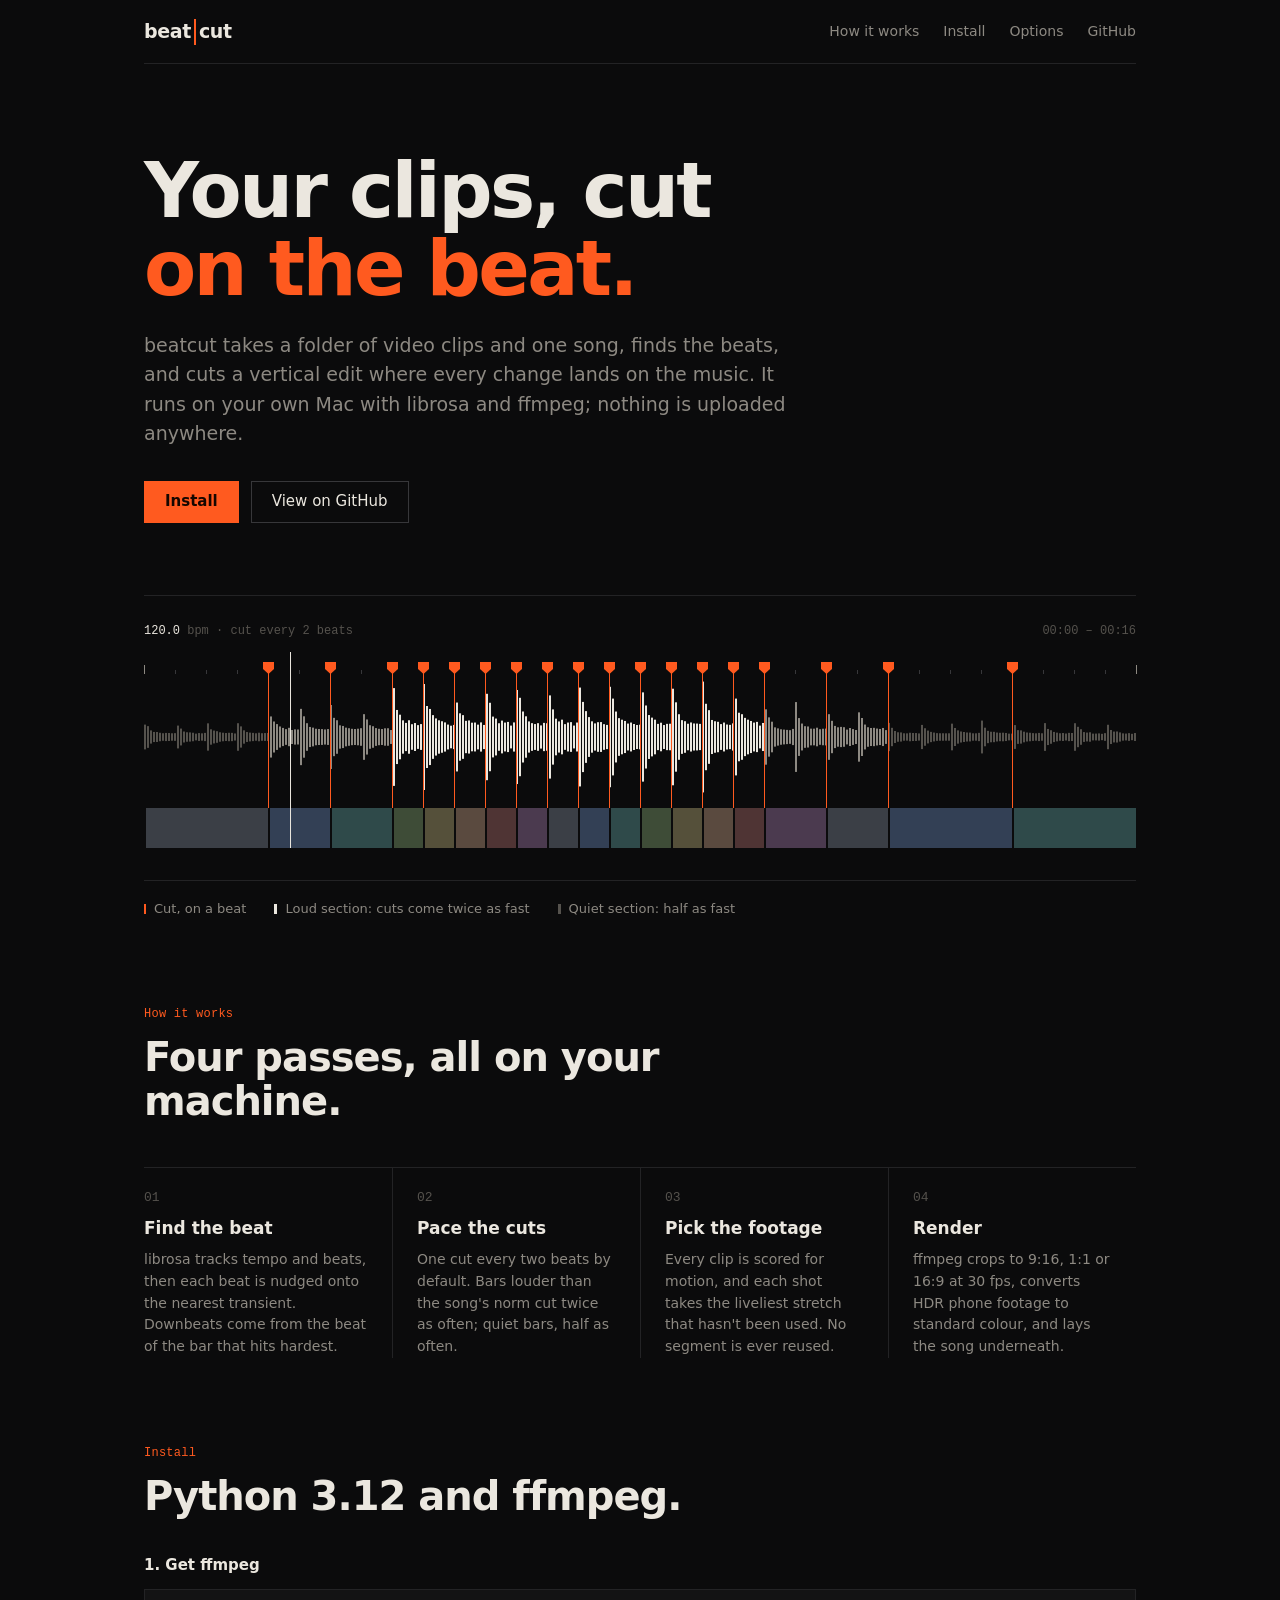
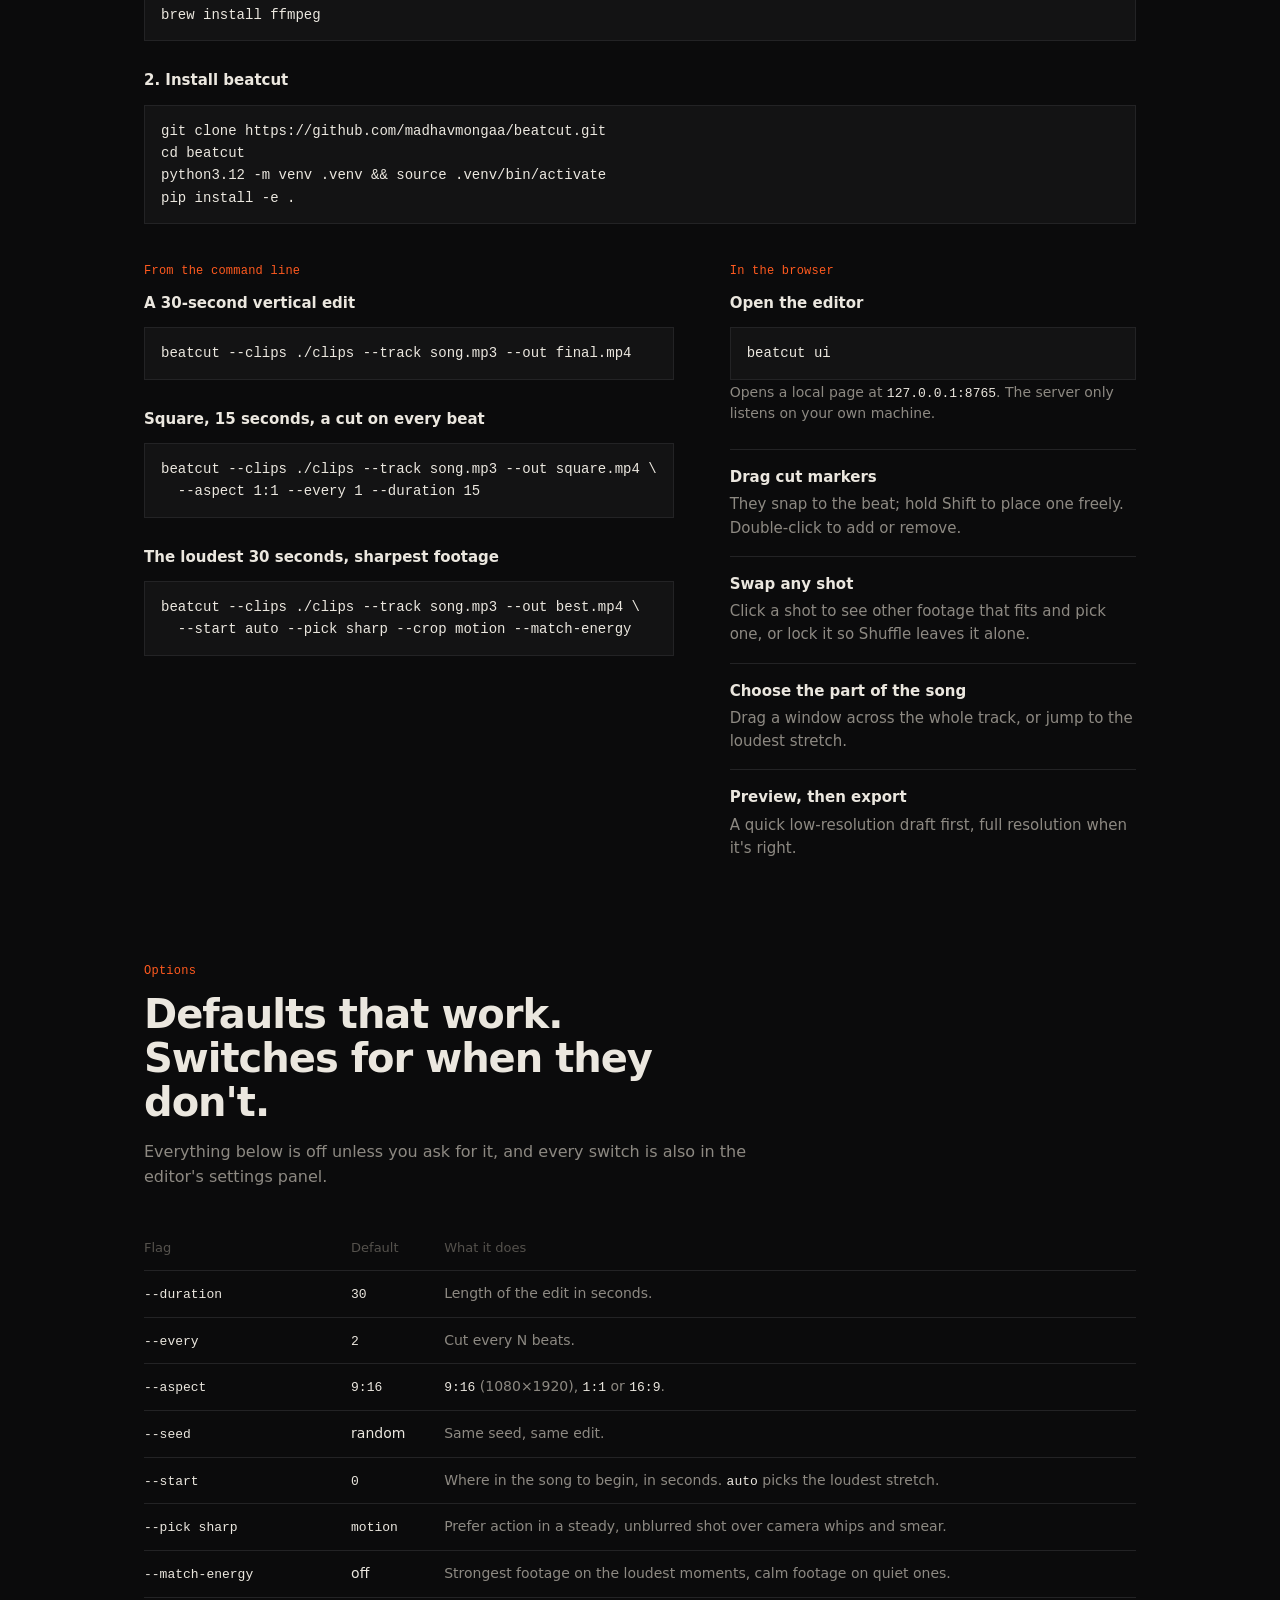
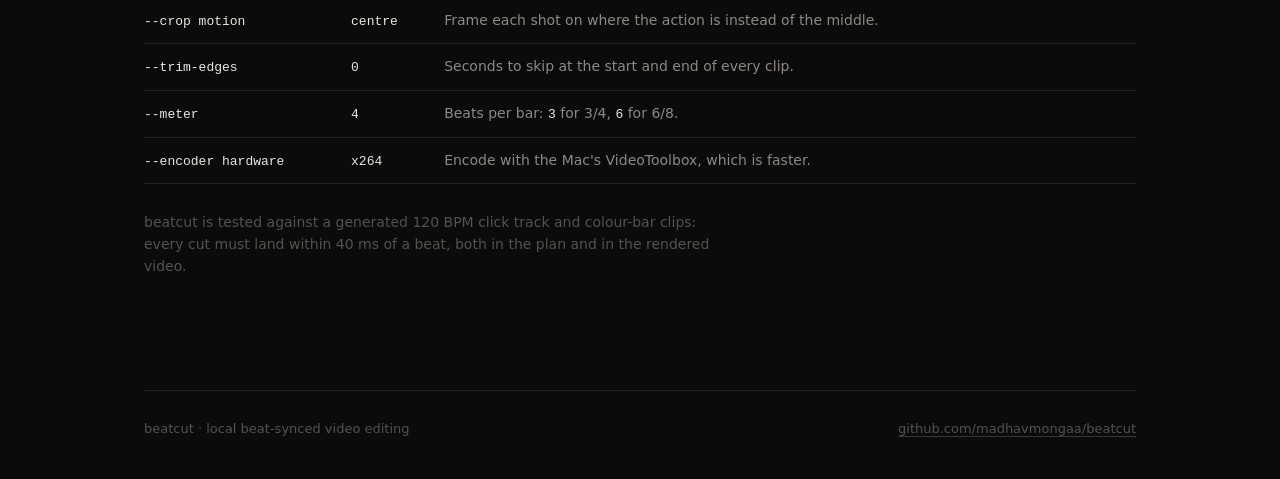
==== docs/index.html @ 923c3304 "Add GitHub Pages project page A static page in docs/ describing beatcut, with install steps, example" ====
<!doctype html>
<html lang="en">
<head>
<meta charset="utf-8">
<meta name="viewport" content="width=device-width, initial-scale=1">
<title>beatcut</title>
<meta name="description" content="Cut a folder of video clips to the beat of a song. Runs on your Mac with librosa and ffmpeg; no cloud.">
<meta name="theme-color" content="#0b0b0c">
<link rel="icon" href="data:image/svg+xml,%3Csvg xmlns='http://www.w3.org/2000/svg' viewBox='0 0 16 16'%3E%3Crect width='16' height='16' fill='%230b0b0c'/%3E%3Crect x='7' y='2' width='2' height='12' fill='%23ff5a1f'/%3E%3C/svg%3E">
<style>
:root {
  --bg: #0b0b0c;
  --raise: #131314;
  --line: #232325;
  --line-strong: #37373a;
  --text: #ebe7df;
  --mid: #8d8982;
  --dim: #55524d;
  --cut: #ff5a1f;
  --mono: ui-monospace, "SF Mono", Menlo, Consolas, monospace;
  --sans: "Avenir Next", "Helvetica Neue", system-ui, sans-serif;
  --gutter: 24px;
  --measure: 1040px;
}

* { box-sizing: border-box; margin: 0; }

body {
  background: var(--bg);
  color: var(--text);
  font: 16px/1.55 var(--sans);
  -webkit-font-smoothing: antialiased;
}

a { color: inherit; text-decoration-color: var(--line-strong); text-underline-offset: 3px; }
a:hover { text-decoration-color: var(--cut); }
:focus-visible { outline: 1px solid var(--cut); outline-offset: 3px; }

.wrap { max-width: var(--measure); margin: 0 auto; padding: 0 var(--gutter); }

/* ---------- top ---------- */

nav {
  display: flex; align-items: center; justify-content: space-between;
  height: 64px;
  border-bottom: 1px solid var(--line);
}
.mark { font-size: 19px; font-weight: 600; letter-spacing: -0.02em; display: flex; align-items: center; text-decoration: none; }
/* The wordmark is cut in two by a marker, like the timeline. */
.mark i { width: 2px; height: 26px; background: var(--cut); margin: 0 3px; }
nav .links { display: flex; gap: 24px; font-size: 14px; color: var(--mid); }
nav .links a { text-decoration: none; }
nav .links a:hover { color: var(--text); }

/* ---------- hero ---------- */

.hero { padding: 88px 0 0; }
.hero h1 {
  font-size: clamp(40px, 7vw, 76px);
  font-weight: 600;
  letter-spacing: -0.035em;
  line-height: 1.02;
  max-width: 13ch;
}
.hero h1 em { font-style: normal; color: var(--cut); }
.hero p.lede { margin-top: 24px; max-width: 54ch; font-size: 19px; color: var(--mid); }
.hero .cta { margin-top: 32px; display: flex; flex-wrap: wrap; gap: 12px; align-items: center; }
.btn {
  display: inline-flex; align-items: center; height: 42px; padding: 0 20px;
  border: 1px solid var(--line-strong);
  font-weight: 500; font-size: 15px; text-decoration: none;
}
.btn:hover { border-color: var(--text); }
.btn.primary { background: var(--cut); border-color: var(--cut); color: #150700; font-weight: 600; }
.btn.primary:hover { background: #ff7440; border-color: #ff7440; }
.cta code { font: 14px var(--mono); color: var(--mid); margin-left: 8px; }

/* The timeline illustration: a waveform, beat ticks, cut markers and the shots between them. */
.timeline { margin-top: 72px; border-top: 1px solid var(--line); border-bottom: 1px solid var(--line); padding: 28px 0 32px; }
.timeline .meta { display: flex; justify-content: space-between; font: 12px var(--mono); color: var(--dim); margin-bottom: 14px; }
.timeline .meta b { color: var(--text); font-weight: 500; }
#lane { position: relative; height: 196px; }
#lane svg { position: absolute; inset: 0; width: 100%; height: 100%; overflow: visible; }
#shots { position: absolute; left: 0; right: 0; bottom: 0; height: 40px; }
#shots div { position: absolute; top: 0; bottom: 0; border-left: 2px solid var(--bg); }
#playhead { position: absolute; top: 0; bottom: 0; width: 1px; background: var(--text); left: 0; }
.legend { display: flex; flex-wrap: wrap; gap: 8px 28px; margin-top: 18px; font-size: 13px; color: var(--mid); }
.legend span::before { content: ""; display: inline-block; width: 10px; height: 10px; margin-right: 8px; vertical-align: -1px; }
.legend .l-cut::before { background: var(--cut); width: 2px; }
.legend .l-loud::before { background: var(--text); width: 3px; }
.legend .l-quiet::before { background: var(--dim); width: 3px; }

/* ---------- sections ---------- */

section.block { padding: 88px 0 0; }
.label { font: 12px var(--mono); color: var(--cut); letter-spacing: 0.02em; margin-bottom: 14px; }
h2 { font-size: clamp(28px, 4vw, 40px); font-weight: 600; letter-spacing: -0.025em; line-height: 1.1; max-width: 22ch; }
.intro { margin-top: 16px; color: var(--mid); max-width: 60ch; }

.steps { margin-top: 44px; display: grid; grid-template-columns: repeat(4, 1fr); border-top: 1px solid var(--line); }
.steps li { list-style: none; padding: 22px 24px 0 0; }
.steps li + li { padding-left: 24px; border-left: 1px solid var(--line); }
.steps b { display: block; font: 500 13px var(--mono); color: var(--dim); margin-bottom: 10px; }
.steps h3 { font-size: 17px; font-weight: 600; margin-bottom: 8px; }
.steps p { font-size: 14px; color: var(--mid); }
ol.steps { padding: 0; }

pre {
  margin-top: 12px;
  background: var(--raise);
  border: 1px solid var(--line);
  padding: 14px 16px;
  overflow-x: auto;
  font: 14px/1.6 var(--mono);
  color: var(--text);
}
pre .c { color: var(--dim); }
.cmds { margin-top: 36px; display: grid; gap: 28px; }
.cmds h3 { font-size: 15px; font-weight: 600; }
.cmds p { font-size: 14px; color: var(--mid); margin-top: 2px; }

.two { display: grid; grid-template-columns: 1fr 1fr; gap: 56px; margin-top: 40px; }

table { width: 100%; border-collapse: collapse; margin-top: 36px; font-size: 14px; }
th, td { text-align: left; padding: 12px 16px 12px 0; border-bottom: 1px solid var(--line); vertical-align: top; }
th { font-weight: 500; color: var(--dim); font-size: 13px; }
td:first-child { white-space: nowrap; }
td code, p code, li code { font: 13px var(--mono); color: var(--text); }
td:last-child { color: var(--mid); }

ul.feats { list-style: none; padding: 0; margin-top: 36px; display: grid; grid-template-columns: 1fr 1fr; gap: 0 56px; }
ul.feats li { padding: 16px 0; border-top: 1px solid var(--line); font-size: 15px; color: var(--mid); }
ul.feats li b { display: block; color: var(--text); font-weight: 600; margin-bottom: 4px; }

.note { margin-top: 28px; font-size: 14px; color: var(--dim); max-width: 64ch; }

footer { margin-top: 112px; border-top: 1px solid var(--line); padding: 28px 0 40px; display: flex; justify-content: space-between; gap: 16px; flex-wrap: wrap; font-size: 13px; color: var(--dim); }

@media (max-width: 820px) {
  .steps { grid-template-columns: 1fr 1fr; }
  .steps li:nth-child(3) { border-left: 0; padding-left: 0; }
  .steps li { padding-bottom: 22px; }
  .two, ul.feats { grid-template-columns: 1fr; gap: 0; }
  .two > div + div { margin-top: 40px; }
}
@media (max-width: 520px) {
  :root { --gutter: 16px; }
  .hero { padding-top: 56px; }
  .steps { grid-template-columns: 1fr; }
  .steps li + li { border-left: 0; padding-left: 0; border-top: 1px solid var(--line); }
  nav .links a:not(.gh) { display: none; }
  #lane { height: 160px; }
  td:first-child { white-space: normal; }
  .cta code { display: block; margin: 4px 0 0; }
}
</style>
</head>
<body>

<div class="wrap">
  <nav>
    <a class="mark" href="./" aria-label="beatcut home">beat<i></i>cut</a>
    <div class="links">
      <a href="#how">How it works</a>
      <a href="#install">Install</a>
      <a href="#options">Options</a>
      <a class="gh" href="https://github.com/madhavmongaa/beatcut">GitHub</a>
    </div>
  </nav>

  <header class="hero">
    <h1>Your clips, cut <em>on the beat.</em></h1>
    <p class="lede">beatcut takes a folder of video clips and one song, finds the beats, and
      cuts a vertical edit where every change lands on the music. It runs on your own Mac
      with librosa and ffmpeg; nothing is uploaded anywhere.</p>
    <div class="cta">
      <a class="btn primary" href="#install">Install</a>
      <a class="btn" href="https://github.com/madhavmongaa/beatcut">View on GitHub</a>
    </div>
  </header>

  <div class="timeline" aria-hidden="true">
    <div class="meta"><span><b>120.0</b> bpm · cut every 2 beats</span><span>00:00 – 00:16</span></div>
    <div id="lane">
      <svg id="wave"></svg>
      <div id="shots"></div>
      <div id="playhead"></div>
    </div>
  </div>
  <div class="legend">
    <span class="l-cut">Cut, on a beat</span>
    <span class="l-loud">Loud section: cuts come twice as fast</span>
    <span class="l-quiet">Quiet section: half as fast</span>
  </div>

  <section class="block" id="how">
    <div class="label">How it works</div>
    <h2>Four passes, all on your machine.</h2>
    <ol class="steps">
      <li><b>01</b><h3>Find the beat</h3><p>librosa tracks tempo and beats, then each beat is nudged onto the nearest transient. Downbeats come from the beat of the bar that hits hardest.</p></li>
      <li><b>02</b><h3>Pace the cuts</h3><p>One cut every two beats by default. Bars louder than the song's norm cut twice as often; quiet bars, half as often.</p></li>
      <li><b>03</b><h3>Pick the footage</h3><p>Every clip is scored for motion, and each shot takes the liveliest stretch that hasn't been used. No segment is ever reused.</p></li>
      <li><b>04</b><h3>Render</h3><p>ffmpeg crops to 9:16, 1:1 or 16:9 at 30 fps, converts HDR phone footage to standard colour, and lays the song underneath.</p></li>
    </ol>
  </section>

  <section class="block" id="install">
    <div class="label">Install</div>
    <h2>Python 3.12 and ffmpeg.</h2>
    <div class="cmds">
      <div>
        <h3>1. Get ffmpeg</h3>
        <pre>brew install ffmpeg</pre>
      </div>
      <div>
        <h3>2. Install beatcut</h3>
        <pre>git clone https://github.com/madhavmongaa/beatcut.git
cd beatcut
python3.12 -m venv .venv && source .venv/bin/activate
pip install -e .</pre>
      </div>
    </div>

    <div class="two">
      <div>
        <div class="label">From the command line</div>
        <div class="cmds" style="margin-top:0">
          <div>
            <h3>A 30-second vertical edit</h3>
            <pre>beatcut --clips ./clips --track song.mp3 --out final.mp4</pre>
          </div>
          <div>
            <h3>Square, 15 seconds, a cut on every beat</h3>
            <pre>beatcut --clips ./clips --track song.mp3 --out square.mp4 \
  --aspect 1:1 --every 1 --duration 15</pre>
          </div>
          <div>
            <h3>The loudest 30 seconds, sharpest footage</h3>
            <pre>beatcut --clips ./clips --track song.mp3 --out best.mp4 \
  --start auto --pick sharp --crop motion --match-energy</pre>
          </div>
        </div>
      </div>
      <div>
        <div class="label">In the browser</div>
        <div class="cmds" style="margin-top:0">
          <div>
            <h3>Open the editor</h3>
            <pre>beatcut ui</pre>
            <p>Opens a local page at <code>127.0.0.1:8765</code>. The server only listens on your own machine.</p>
          </div>
        </div>
        <ul class="feats" style="grid-template-columns:1fr;margin-top:24px">
          <li><b>Drag cut markers</b>They snap to the beat; hold Shift to place one freely. Double-click to add or remove.</li>
          <li><b>Swap any shot</b>Click a shot to see other footage that fits and pick one, or lock it so Shuffle leaves it alone.</li>
          <li><b>Choose the part of the song</b>Drag a window across the whole track, or jump to the loudest stretch.</li>
          <li><b>Preview, then export</b>A quick low-resolution draft first, full resolution when it's right.</li>
        </ul>
      </div>
    </div>
  </section>

  <section class="block" id="options">
    <div class="label">Options</div>
    <h2>Defaults that work. Switches for when they don't.</h2>
    <p class="intro">Everything below is off unless you ask for it, and every switch is also in the editor's settings panel.</p>
    <table>
      <thead><tr><th>Flag</th><th>Default</th><th>What it does</th></tr></thead>
      <tbody>
        <tr><td><code>--duration</code></td><td><code>30</code></td><td>Length of the edit in seconds.</td></tr>
        <tr><td><code>--every</code></td><td><code>2</code></td><td>Cut every N beats.</td></tr>
        <tr><td><code>--aspect</code></td><td><code>9:16</code></td><td><code>9:16</code> (1080×1920), <code>1:1</code> or <code>16:9</code>.</td></tr>
        <tr><td><code>--seed</code></td><td>random</td><td>Same seed, same edit.</td></tr>
        <tr><td><code>--start</code></td><td><code>0</code></td><td>Where in the song to begin, in seconds. <code>auto</code> picks the loudest stretch.</td></tr>
        <tr><td><code>--pick sharp</code></td><td><code>motion</code></td><td>Prefer action in a steady, unblurred shot over camera whips and smear.</td></tr>
        <tr><td><code>--match-energy</code></td><td>off</td><td>Strongest footage on the loudest moments, calm footage on quiet ones.</td></tr>
        <tr><td><code>--crop motion</code></td><td><code>centre</code></td><td>Frame each shot on where the action is instead of the middle.</td></tr>
        <tr><td><code>--trim-edges</code></td><td><code>0</code></td><td>Seconds to skip at the start and end of every clip.</td></tr>
        <tr><td><code>--meter</code></td><td><code>4</code></td><td>Beats per bar: <code>3</code> for 3/4, <code>6</code> for 6/8.</td></tr>
        <tr><td><code>--encoder hardware</code></td><td><code>x264</code></td><td>Encode with the Mac's VideoToolbox, which is faster.</td></tr>
      </tbody>
    </table>
    <p class="note">beatcut is tested against a generated 120 BPM click track and colour-bar clips: every cut must land within 40 ms of a beat, both in the plan and in the rendered video.</p>
  </section>

  <footer>
    <span>beatcut · local beat-synced video editing</span>
    <a href="https://github.com/madhavmongaa/beatcut">github.com/madhavmongaa/beatcut</a>
  </footer>
</div>

<script>
/* Draws the timeline illustration: a synthetic song with a quiet intro, a loud middle and a
   quiet tail, the cuts beatcut would place on it, and a playhead sweeping across. */
(function () {
  const SECONDS = 16, BEAT = 0.5;
  const svg = document.getElementById("wave");
  const shots = document.getElementById("shots");
  const head = document.getElementById("playhead");
  const NS = "http://www.w3.org/2000/svg";
  const css = getComputedStyle(document.documentElement);
  const C = { text: css.getPropertyValue("--text"), mid: css.getPropertyValue("--mid"), dim: css.getPropertyValue("--dim"), line: css.getPropertyValue("--line-strong"), cut: css.getPropertyValue("--cut") };

  // Bar levels across 8 bars of 4 beats: quiet, normal, loud, loud, loud, normal, quiet, quiet.
  const bars = [-1, 0, 1, 1, 1, 0, -1, -1];
  const levelAt = (t) => bars[Math.min(bars.length - 1, Math.floor(t / (4 * BEAT)))];

  // Cuts: every 2 beats normally, every beat when loud, every 4 when quiet.
  const cuts = [];
  for (let b = 1; b * BEAT < SECONDS; b++) {
    const step = { "1": 1, "0": 2, "-1": 4 }[levelAt(b * BEAT)];
    if (b % step === 0) cuts.push(b * BEAT);
  }

  // A fixed palette of muted "shot" colours, so every load looks the same.
  const tones = ["#3b3f46", "#5a4a3f", "#2f4a4a", "#4b3a4f", "#55503a", "#334055", "#4f3434", "#3e4c37"];

  let seed = 7;
  const rand = () => ((seed = (seed * 16807) % 2147483647) / 2147483647);

  function draw() {
    const w = svg.clientWidth, h = svg.clientHeight;
    const lanes = h - 48; // waveform area above the shot strip
    const x = (t) => (t / SECONDS) * w;
    svg.setAttribute("viewBox", `0 0 ${w} ${h}`);
    svg.replaceChildren();
    seed = 7;

    const add = (tag, attrs) => {
      const el = document.createElementNS(NS, tag);
      for (const k in attrs) el.setAttribute(k, attrs[k]);
      svg.appendChild(el);
    };

    // Beat ticks, taller on downbeats.
    for (let b = 0; b * BEAT <= SECONDS; b++) {
      const down = b % 4 === 0;
      add("rect", { x: Math.round(x(b * BEAT)), y: 22 - (down ? 9 : 4), width: 1, height: down ? 9 : 4, fill: down ? C.mid : C.line });
    }

    // Waveform: a click on every beat that decays, brighter in loud bars.
    const mid = 22 + (lanes - 22) / 2, amp = (lanes - 22) / 2 - 4;
    for (let px = 0; px < w; px += 3) {
      const t = (px / w) * SECONDS;
      const lvl = levelAt(t);
      const gain = { "1": 1, "0": 0.6, "-1": 0.28 }[lvl];
      const decay = Math.exp(-6 * ((t % BEAT) / BEAT));
      const v = Math.max(0.03, gain * (0.25 + 0.75 * decay) * (0.75 + 0.25 * rand()));
      const hgt = Math.max(1, v * amp);
      add("rect", { x: px, y: mid - hgt, width: 2, height: hgt * 2, fill: { "1": C.text, "0": C.mid, "-1": C.dim }[lvl] });
    }

    // Cut markers with their flags.
    for (const t of cuts) {
      const cx = Math.round(x(t));
      add("rect", { x: cx, y: 20, width: 1, height: h - 20, fill: C.cut });
      add("path", { d: `M${cx - 5} 10 H${cx + 6} V17 L${cx + 0.5} 22 L${cx - 5} 17 Z`, fill: C.cut });
    }

    // Shots between cuts.
    const edges = [0, ...cuts, SECONDS];
    shots.replaceChildren(...edges.slice(0, -1).map((a, i) => {
      const d = document.createElement("div");
      d.style.left = (a / SECONDS) * 100 + "%";
      d.style.width = ((edges[i + 1] - a) / SECONDS) * 100 + "%";
      d.style.background = tones[(i * 5) % tones.length];
      return d;
    }));
  }

  draw();
  addEventListener("resize", draw);

  if (matchMedia("(prefers-reduced-motion: reduce)").matches) {
    head.style.display = "none";
    return;
  }
  const t0 = performance.now();
  (function loop(now) {
    const t = ((now - t0) / 1000) % SECONDS;
    head.style.transform = `translateX(${(t / SECONDS) * svg.clientWidth}px)`;
    requestAnimationFrame(loop);
  })(t0);
})();
</script>
</body>
</html>
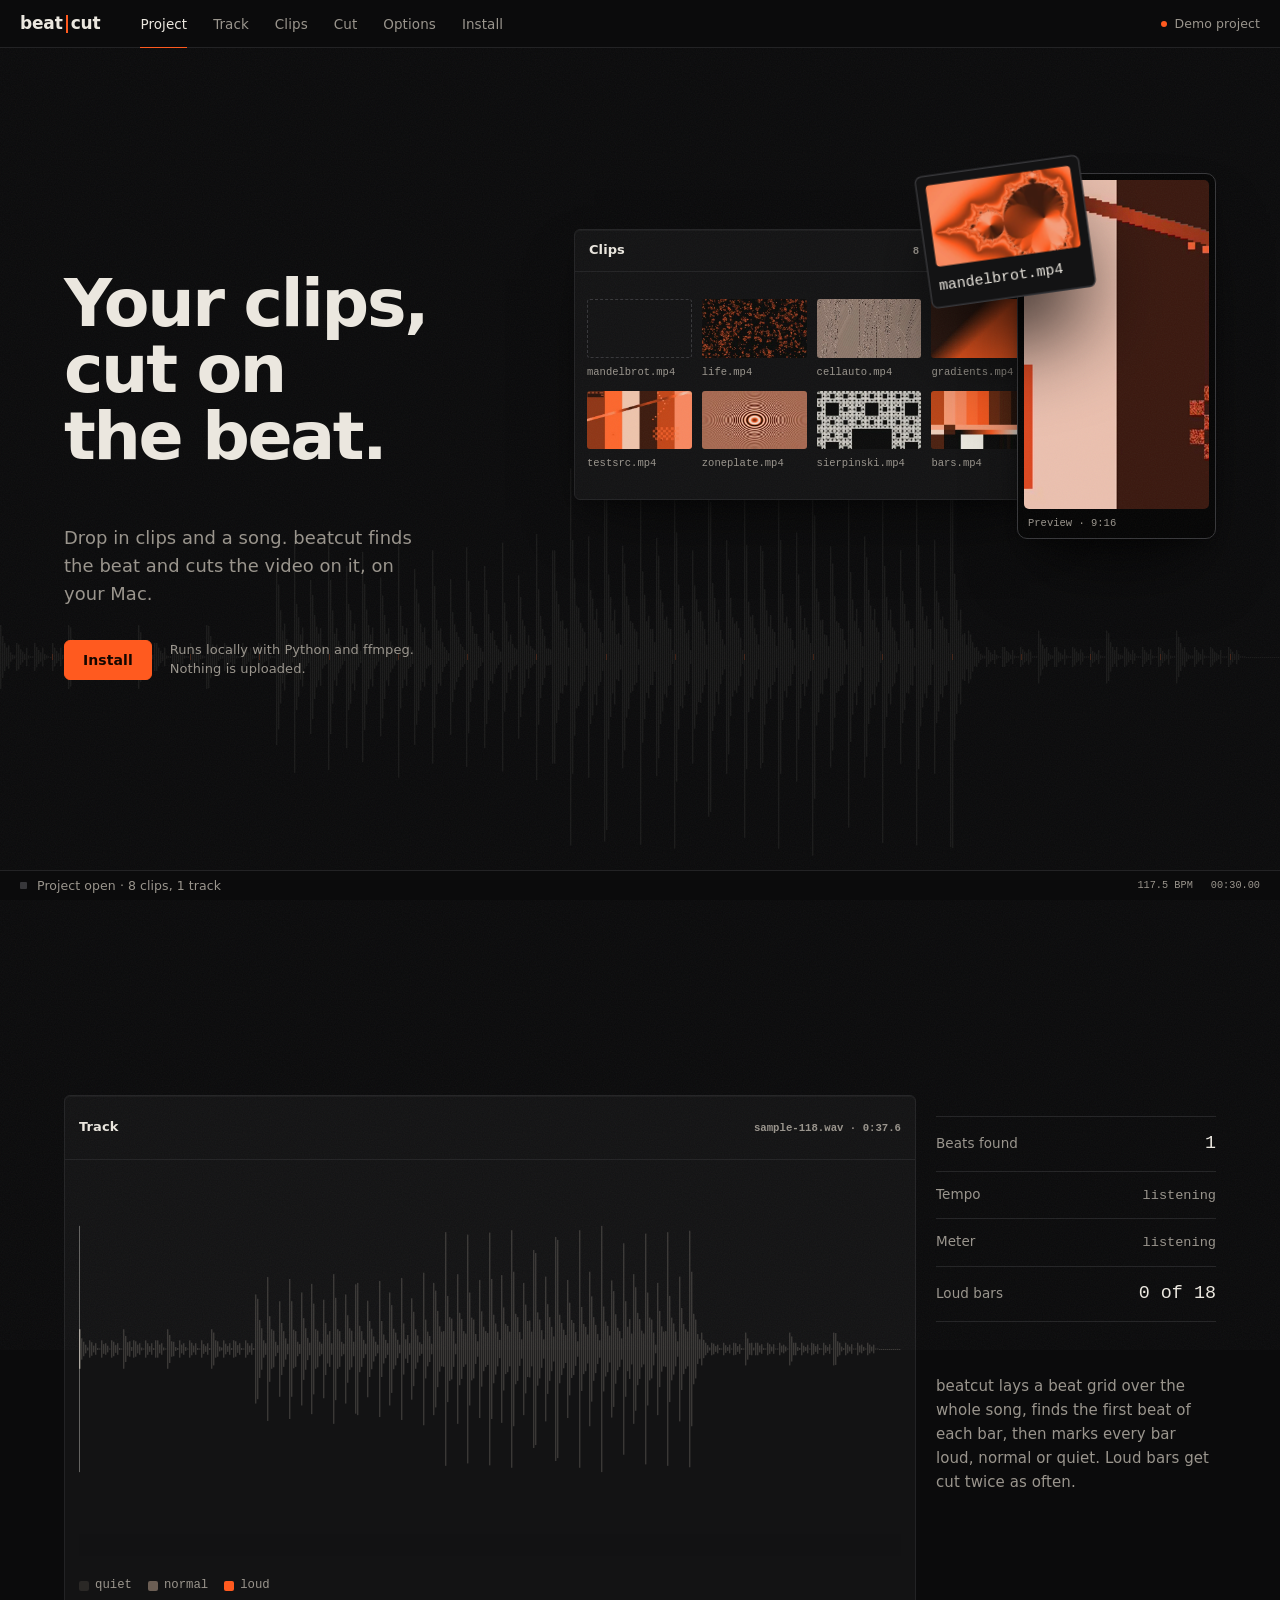
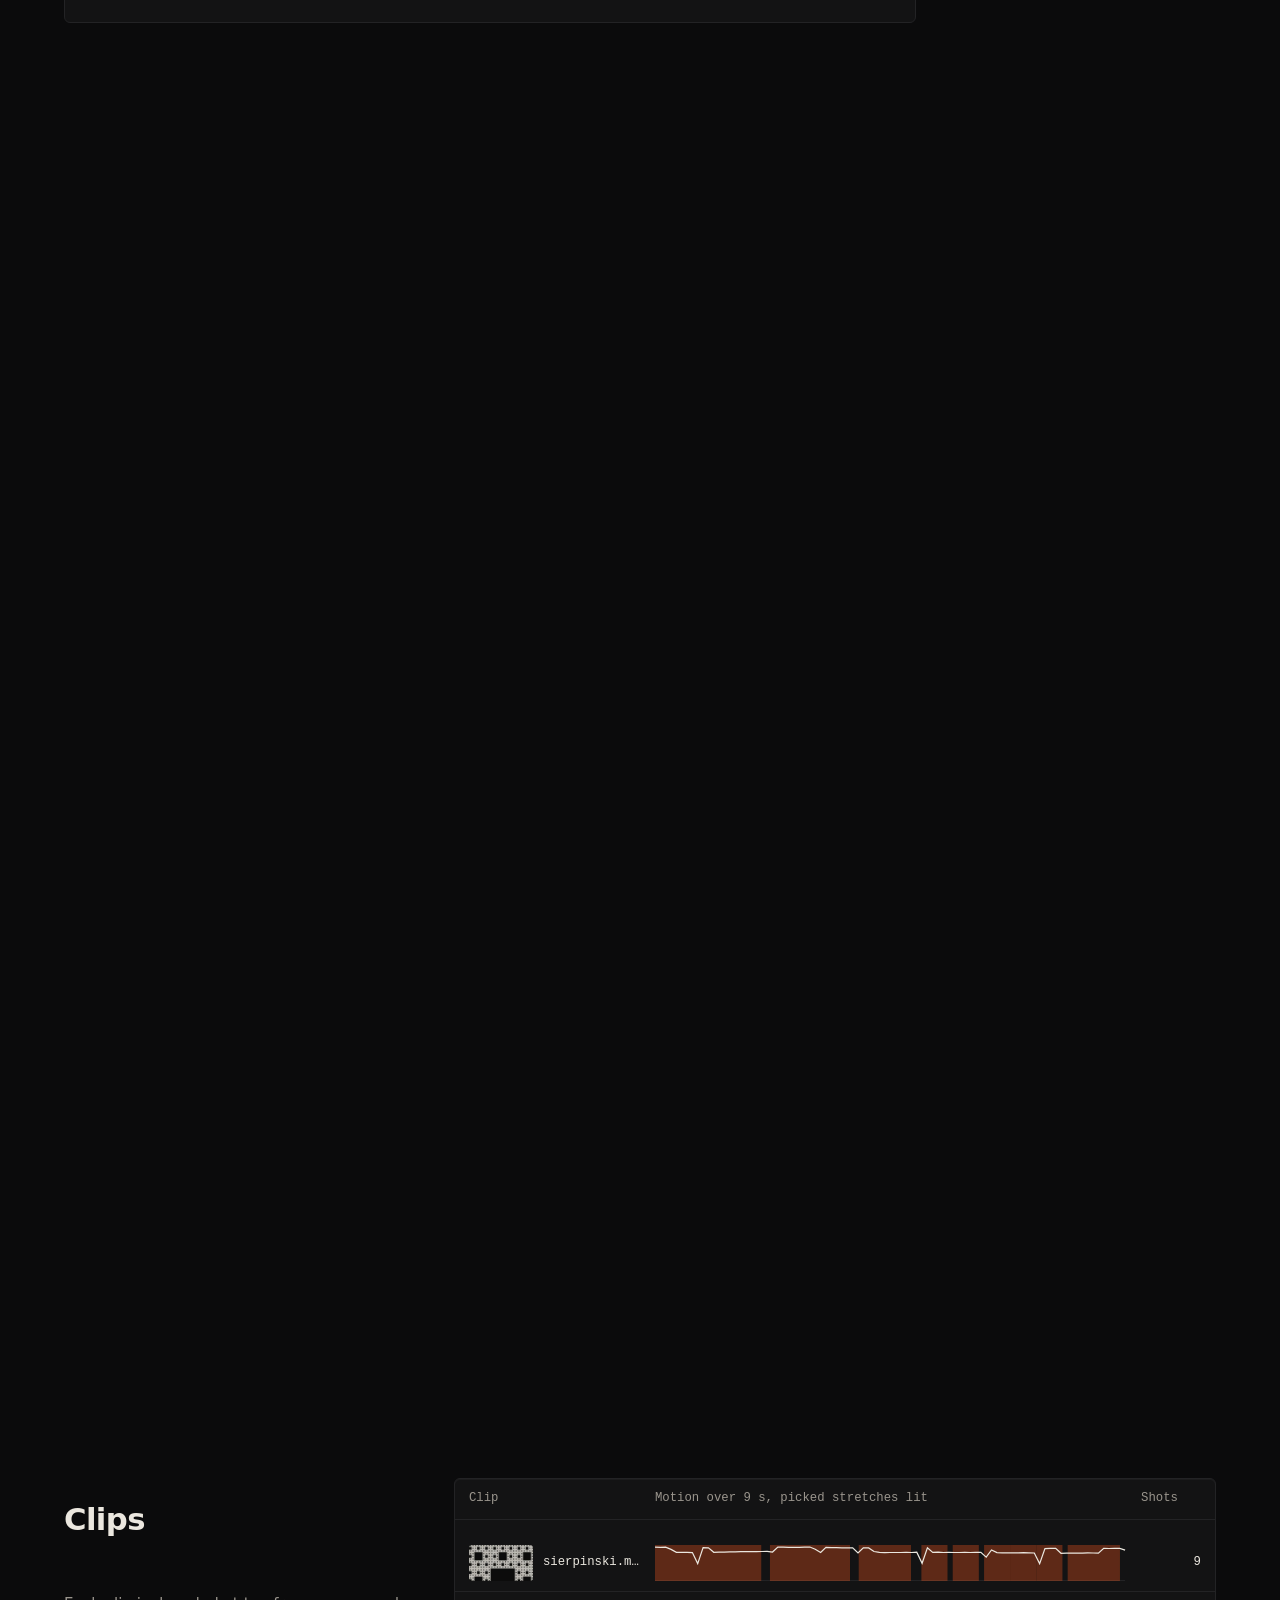
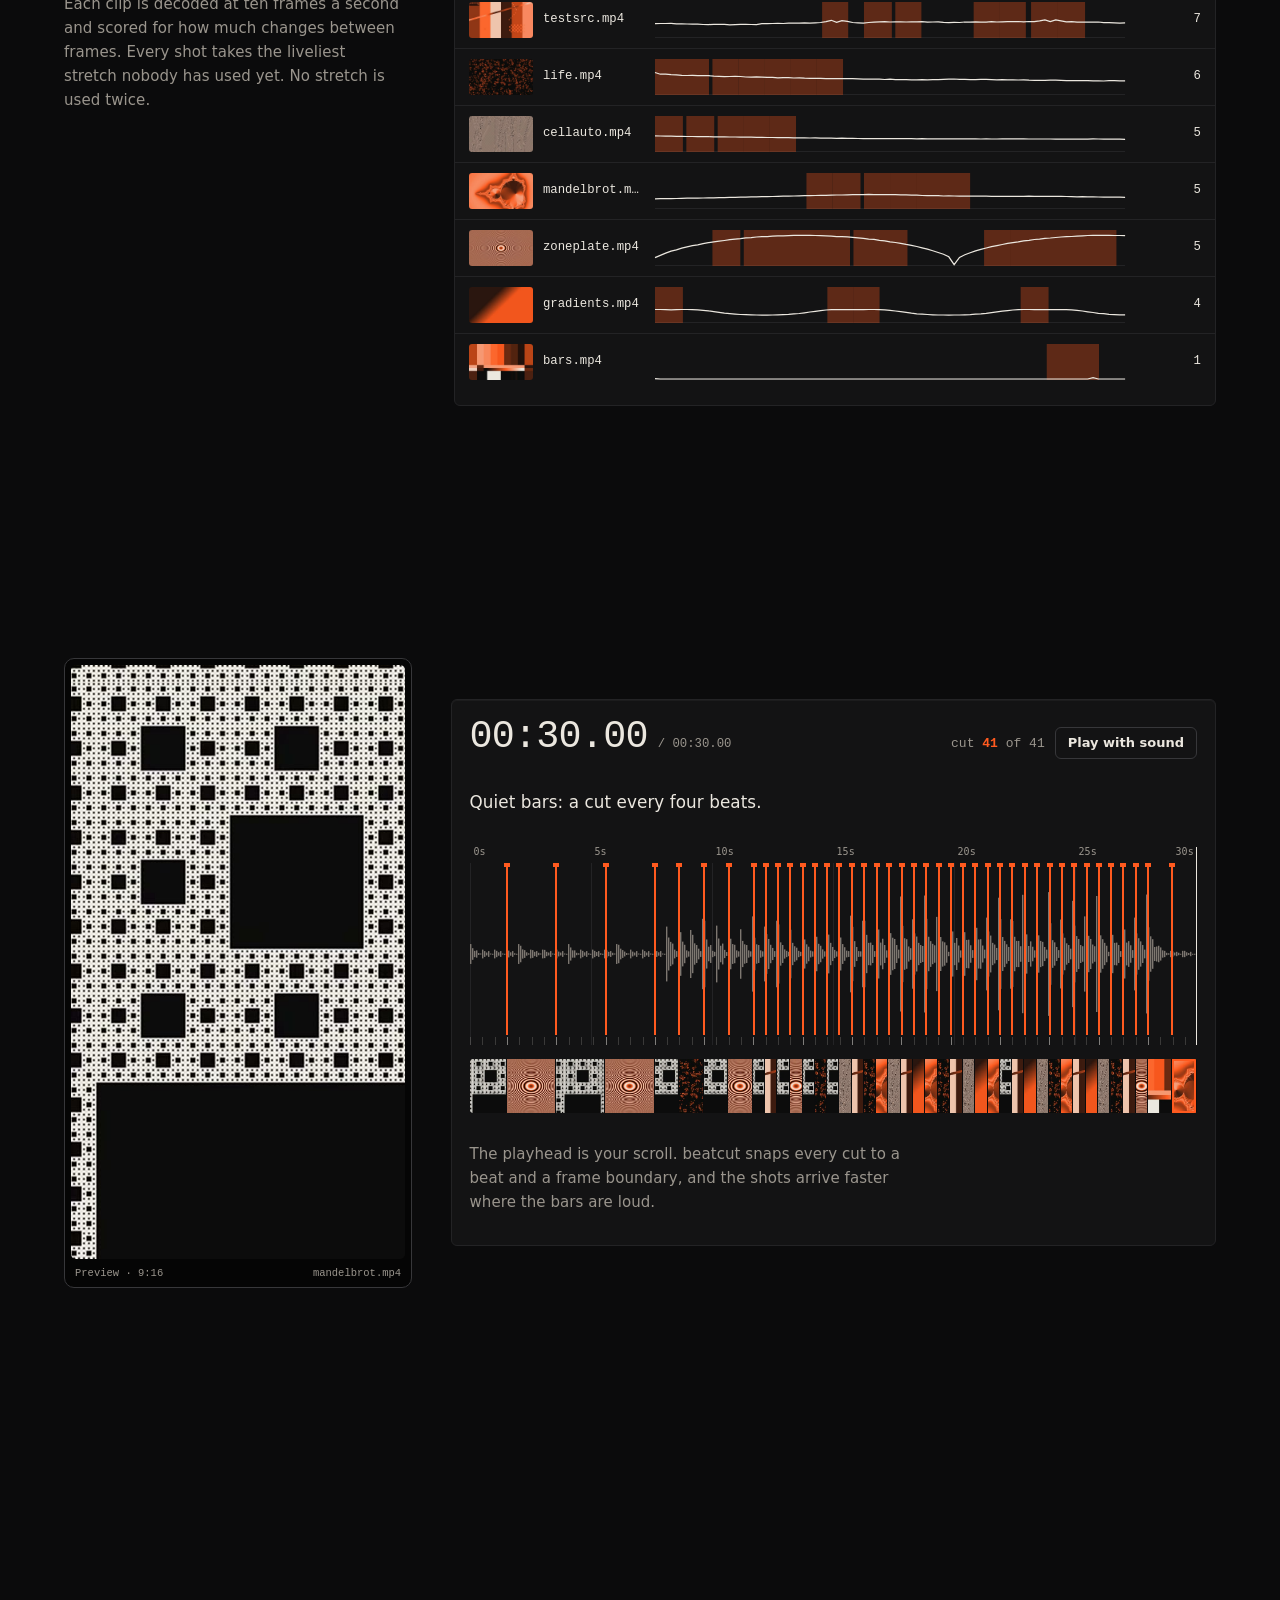
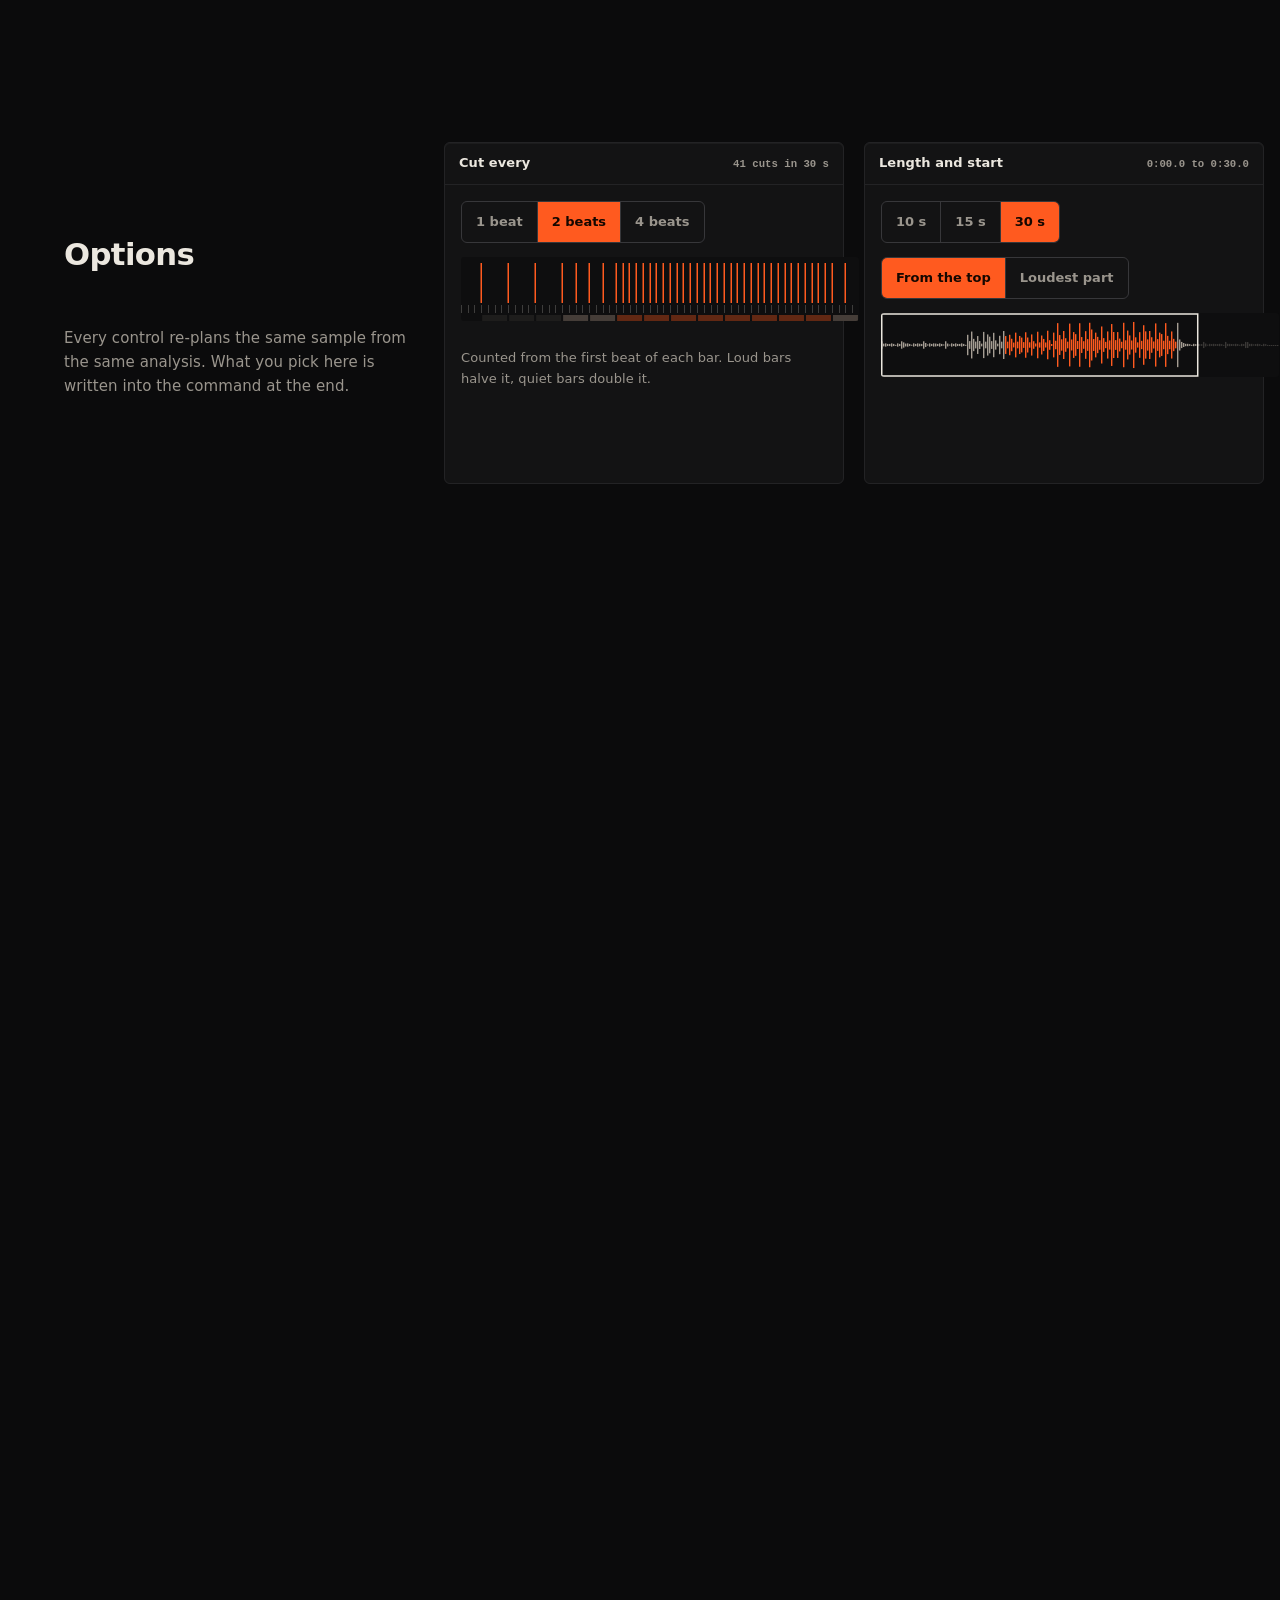
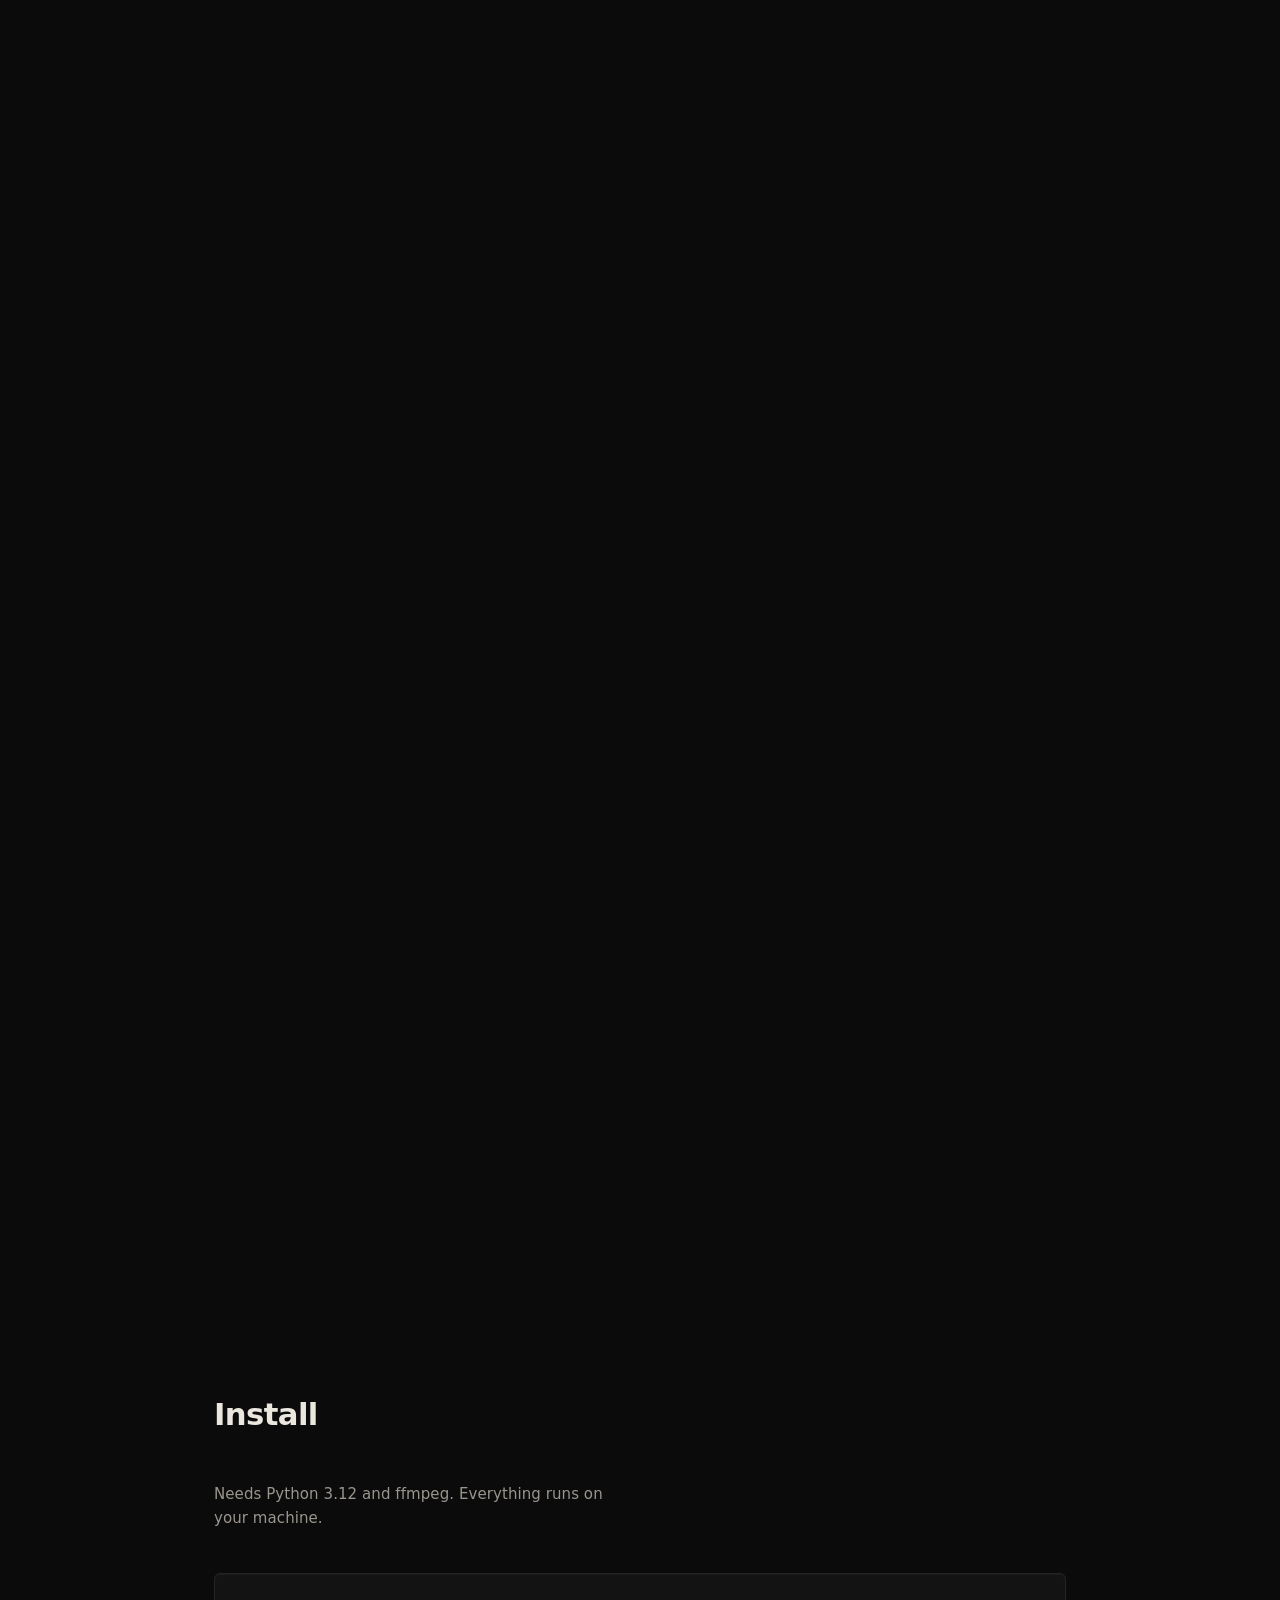
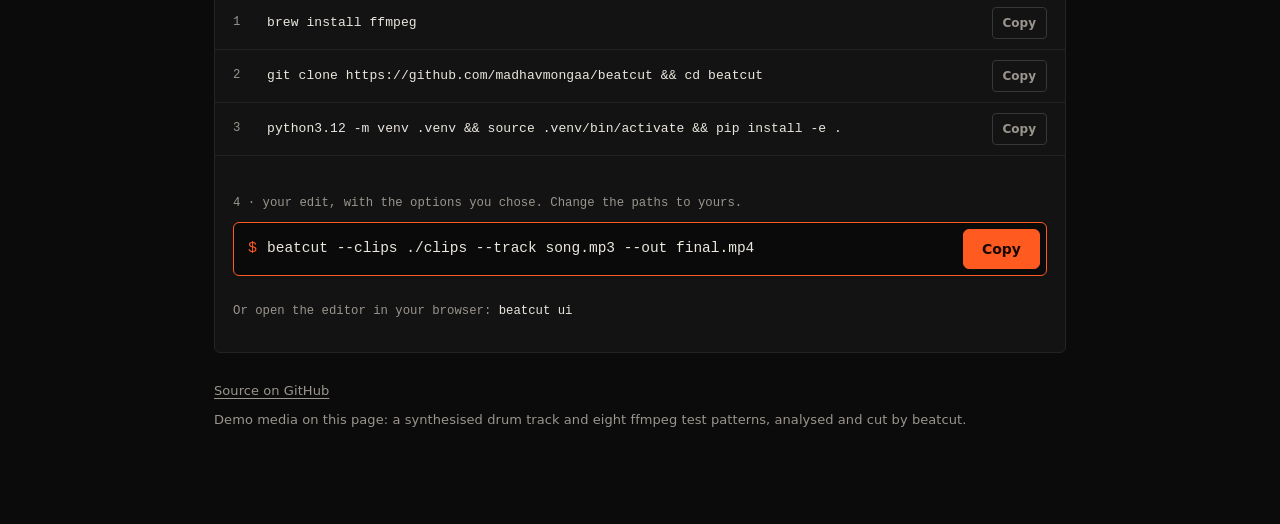
==== commit 5321db8d: "Replace the project page with the live-surface scroll site The page is the beatcut editor itself, dr" ====
--- a/docs/index.html
+++ b/docs/index.html
@@ -2,386 +2,249 @@
 <html lang="en">
 <head>
 <meta charset="utf-8">
-<meta name="viewport" content="width=device-width, initial-scale=1">
-<title>beatcut</title>
-<meta name="description" content="Cut a folder of video clips to the beat of a song. Runs on your Mac with librosa and ffmpeg; no cloud.">
-<meta name="theme-color" content="#0b0b0c">
-<link rel="icon" href="data:image/svg+xml,%3Csvg xmlns='http://www.w3.org/2000/svg' viewBox='0 0 16 16'%3E%3Crect width='16' height='16' fill='%230b0b0c'/%3E%3Crect x='7' y='2' width='2' height='12' fill='%23ff5a1f'/%3E%3C/svg%3E">
-<style>
-:root {
-  --bg: #0b0b0c;
-  --raise: #131314;
-  --line: #232325;
-  --line-strong: #37373a;
-  --text: #ebe7df;
-  --mid: #8d8982;
-  --dim: #55524d;
-  --cut: #ff5a1f;
-  --mono: ui-monospace, "SF Mono", Menlo, Consolas, monospace;
-  --sans: "Avenir Next", "Helvetica Neue", system-ui, sans-serif;
-  --gutter: 24px;
-  --measure: 1040px;
-}
-
-* { box-sizing: border-box; margin: 0; }
-
-body {
-  background: var(--bg);
-  color: var(--text);
-  font: 16px/1.55 var(--sans);
-  -webkit-font-smoothing: antialiased;
-}
-
-a { color: inherit; text-decoration-color: var(--line-strong); text-underline-offset: 3px; }
-a:hover { text-decoration-color: var(--cut); }
-:focus-visible { outline: 1px solid var(--cut); outline-offset: 3px; }
-
-.wrap { max-width: var(--measure); margin: 0 auto; padding: 0 var(--gutter); }
-
-/* ---------- top ---------- */
-
-nav {
-  display: flex; align-items: center; justify-content: space-between;
-  height: 64px;
-  border-bottom: 1px solid var(--line);
-}
-.mark { font-size: 19px; font-weight: 600; letter-spacing: -0.02em; display: flex; align-items: center; text-decoration: none; }
-/* The wordmark is cut in two by a marker, like the timeline. */
-.mark i { width: 2px; height: 26px; background: var(--cut); margin: 0 3px; }
-nav .links { display: flex; gap: 24px; font-size: 14px; color: var(--mid); }
-nav .links a { text-decoration: none; }
-nav .links a:hover { color: var(--text); }
-
-/* ---------- hero ---------- */
-
-.hero { padding: 88px 0 0; }
-.hero h1 {
-  font-size: clamp(40px, 7vw, 76px);
-  font-weight: 600;
-  letter-spacing: -0.035em;
-  line-height: 1.02;
-  max-width: 13ch;
-}
-.hero h1 em { font-style: normal; color: var(--cut); }
-.hero p.lede { margin-top: 24px; max-width: 54ch; font-size: 19px; color: var(--mid); }
-.hero .cta { margin-top: 32px; display: flex; flex-wrap: wrap; gap: 12px; align-items: center; }
-.btn {
-  display: inline-flex; align-items: center; height: 42px; padding: 0 20px;
-  border: 1px solid var(--line-strong);
-  font-weight: 500; font-size: 15px; text-decoration: none;
-}
-.btn:hover { border-color: var(--text); }
-.btn.primary { background: var(--cut); border-color: var(--cut); color: #150700; font-weight: 600; }
-.btn.primary:hover { background: #ff7440; border-color: #ff7440; }
-.cta code { font: 14px var(--mono); color: var(--mid); margin-left: 8px; }
-
-/* The timeline illustration: a waveform, beat ticks, cut markers and the shots between them. */
-.timeline { margin-top: 72px; border-top: 1px solid var(--line); border-bottom: 1px solid var(--line); padding: 28px 0 32px; }
-.timeline .meta { display: flex; justify-content: space-between; font: 12px var(--mono); color: var(--dim); margin-bottom: 14px; }
-.timeline .meta b { color: var(--text); font-weight: 500; }
-#lane { position: relative; height: 196px; }
-#lane svg { position: absolute; inset: 0; width: 100%; height: 100%; overflow: visible; }
-#shots { position: absolute; left: 0; right: 0; bottom: 0; height: 40px; }
-#shots div { position: absolute; top: 0; bottom: 0; border-left: 2px solid var(--bg); }
-#playhead { position: absolute; top: 0; bottom: 0; width: 1px; background: var(--text); left: 0; }
-.legend { display: flex; flex-wrap: wrap; gap: 8px 28px; margin-top: 18px; font-size: 13px; color: var(--mid); }
-.legend span::before { content: ""; display: inline-block; width: 10px; height: 10px; margin-right: 8px; vertical-align: -1px; }
-.legend .l-cut::before { background: var(--cut); width: 2px; }
-.legend .l-loud::before { background: var(--text); width: 3px; }
-.legend .l-quiet::before { background: var(--dim); width: 3px; }
-
-/* ---------- sections ---------- */
-
-section.block { padding: 88px 0 0; }
-.label { font: 12px var(--mono); color: var(--cut); letter-spacing: 0.02em; margin-bottom: 14px; }
-h2 { font-size: clamp(28px, 4vw, 40px); font-weight: 600; letter-spacing: -0.025em; line-height: 1.1; max-width: 22ch; }
-.intro { margin-top: 16px; color: var(--mid); max-width: 60ch; }
-
-.steps { margin-top: 44px; display: grid; grid-template-columns: repeat(4, 1fr); border-top: 1px solid var(--line); }
-.steps li { list-style: none; padding: 22px 24px 0 0; }
-.steps li + li { padding-left: 24px; border-left: 1px solid var(--line); }
-.steps b { display: block; font: 500 13px var(--mono); color: var(--dim); margin-bottom: 10px; }
-.steps h3 { font-size: 17px; font-weight: 600; margin-bottom: 8px; }
-.steps p { font-size: 14px; color: var(--mid); }
-ol.steps { padding: 0; }
-
-pre {
-  margin-top: 12px;
-  background: var(--raise);
-  border: 1px solid var(--line);
-  padding: 14px 16px;
-  overflow-x: auto;
-  font: 14px/1.6 var(--mono);
-  color: var(--text);
-}
-pre .c { color: var(--dim); }
-.cmds { margin-top: 36px; display: grid; gap: 28px; }
-.cmds h3 { font-size: 15px; font-weight: 600; }
-.cmds p { font-size: 14px; color: var(--mid); margin-top: 2px; }
-
-.two { display: grid; grid-template-columns: 1fr 1fr; gap: 56px; margin-top: 40px; }
-
-table { width: 100%; border-collapse: collapse; margin-top: 36px; font-size: 14px; }
-th, td { text-align: left; padding: 12px 16px 12px 0; border-bottom: 1px solid var(--line); vertical-align: top; }
-th { font-weight: 500; color: var(--dim); font-size: 13px; }
-td:first-child { white-space: nowrap; }
-td code, p code, li code { font: 13px var(--mono); color: var(--text); }
-td:last-child { color: var(--mid); }
-
-ul.feats { list-style: none; padding: 0; margin-top: 36px; display: grid; grid-template-columns: 1fr 1fr; gap: 0 56px; }
-ul.feats li { padding: 16px 0; border-top: 1px solid var(--line); font-size: 15px; color: var(--mid); }
-ul.feats li b { display: block; color: var(--text); font-weight: 600; margin-bottom: 4px; }
-
-.note { margin-top: 28px; font-size: 14px; color: var(--dim); max-width: 64ch; }
-
-footer { margin-top: 112px; border-top: 1px solid var(--line); padding: 28px 0 40px; display: flex; justify-content: space-between; gap: 16px; flex-wrap: wrap; font-size: 13px; color: var(--dim); }
-
-@media (max-width: 820px) {
-  .steps { grid-template-columns: 1fr 1fr; }
-  .steps li:nth-child(3) { border-left: 0; padding-left: 0; }
-  .steps li { padding-bottom: 22px; }
-  .two, ul.feats { grid-template-columns: 1fr; gap: 0; }
-  .two > div + div { margin-top: 40px; }
-}
-@media (max-width: 520px) {
-  :root { --gutter: 16px; }
-  .hero { padding-top: 56px; }
-  .steps { grid-template-columns: 1fr; }
-  .steps li + li { border-left: 0; padding-left: 0; border-top: 1px solid var(--line); }
-  nav .links a:not(.gh) { display: none; }
-  #lane { height: 160px; }
-  td:first-child { white-space: normal; }
-  .cta code { display: block; margin: 4px 0 0; }
-}
-</style>
+<meta name="viewport" content="width=device-width, initial-scale=1, viewport-fit=cover">
+<title>beatcut · your clips, cut on the beat</title>
+<meta name="description" content="beatcut takes a folder of clips and one song and cuts a vertical video on the beat, locally on your Mac.">
+<link rel="icon" href="data:image/svg+xml,<svg xmlns='http://www.w3.org/2000/svg' viewBox='0 0 32 32'><rect width='32' height='32' rx='7' fill='%230b0b0c'/><rect x='14.5' y='6' width='3' height='20' fill='%23ff5a1f'/></svg>">
+<link rel="stylesheet" href="scrollcraft.css">
+<link rel="stylesheet" href="page.css">
 </head>
 <body>
 
-<div class="wrap">
-  <nav>
-    <a class="mark" href="./" aria-label="beatcut home">beat<i></i>cut</a>
-    <div class="links">
-      <a href="#how">How it works</a>
-      <a href="#install">Install</a>
-      <a href="#options">Options</a>
-      <a class="gh" href="https://github.com/madhavmongaa/beatcut">GitHub</a>
-    </div>
+<div class="sc-grain" aria-hidden="true"></div>
+
+<header class="chrome">
+  <a class="mark" href="#project" aria-label="beatcut, back to top"><span>beat</span><i aria-hidden="true"></i><span>cut</span></a>
+  <nav class="tabs" aria-label="Sections">
+    <a href="#project" data-tab="project">Project</a>
+    <a href="#track" data-tab="track">Track</a>
+    <a href="#clips" data-tab="clips">Clips</a>
+    <a href="#cut" data-tab="cut">Cut</a>
+    <a href="#options" data-tab="options">Options</a>
+    <a href="#install" data-tab="install">Install</a>
   </nav>
-
-  <header class="hero">
-    <h1>Your clips, cut <em>on the beat.</em></h1>
-    <p class="lede">beatcut takes a folder of video clips and one song, finds the beats, and
-      cuts a vertical edit where every change lands on the music. It runs on your own Mac
-      with librosa and ffmpeg; nothing is uploaded anywhere.</p>
-    <div class="cta">
-      <a class="btn primary" href="#install">Install</a>
-      <a class="btn" href="https://github.com/madhavmongaa/beatcut">View on GitHub</a>
-    </div>
-  </header>
-
-  <div class="timeline" aria-hidden="true">
-    <div class="meta"><span><b>120.0</b> bpm · cut every 2 beats</span><span>00:00 – 00:16</span></div>
-    <div id="lane">
-      <svg id="wave"></svg>
-      <div id="shots"></div>
-      <div id="playhead"></div>
-    </div>
-  </div>
-  <div class="legend">
-    <span class="l-cut">Cut, on a beat</span>
-    <span class="l-loud">Loud section: cuts come twice as fast</span>
-    <span class="l-quiet">Quiet section: half as fast</span>
-  </div>
-
-  <section class="block" id="how">
-    <div class="label">How it works</div>
-    <h2>Four passes, all on your machine.</h2>
-    <ol class="steps">
-      <li><b>01</b><h3>Find the beat</h3><p>librosa tracks tempo and beats, then each beat is nudged onto the nearest transient. Downbeats come from the beat of the bar that hits hardest.</p></li>
-      <li><b>02</b><h3>Pace the cuts</h3><p>One cut every two beats by default. Bars louder than the song's norm cut twice as often; quiet bars, half as often.</p></li>
-      <li><b>03</b><h3>Pick the footage</h3><p>Every clip is scored for motion, and each shot takes the liveliest stretch that hasn't been used. No segment is ever reused.</p></li>
-      <li><b>04</b><h3>Render</h3><p>ffmpeg crops to 9:16, 1:1 or 16:9 at 30 fps, converts HDR phone footage to standard colour, and lays the song underneath.</p></li>
-    </ol>
-  </section>
-
-  <section class="block" id="install">
-    <div class="label">Install</div>
-    <h2>Python 3.12 and ffmpeg.</h2>
-    <div class="cmds">
-      <div>
-        <h3>1. Get ffmpeg</h3>
-        <pre>brew install ffmpeg</pre>
-      </div>
-      <div>
-        <h3>2. Install beatcut</h3>
-        <pre>git clone https://github.com/madhavmongaa/beatcut.git
-cd beatcut
-python3.12 -m venv .venv && source .venv/bin/activate
-pip install -e .</pre>
-      </div>
-    </div>
-
-    <div class="two">
-      <div>
-        <div class="label">From the command line</div>
-        <div class="cmds" style="margin-top:0">
-          <div>
-            <h3>A 30-second vertical edit</h3>
-            <pre>beatcut --clips ./clips --track song.mp3 --out final.mp4</pre>
-          </div>
-          <div>
-            <h3>Square, 15 seconds, a cut on every beat</h3>
-            <pre>beatcut --clips ./clips --track song.mp3 --out square.mp4 \
-  --aspect 1:1 --every 1 --duration 15</pre>
-          </div>
-          <div>
-            <h3>The loudest 30 seconds, sharpest footage</h3>
-            <pre>beatcut --clips ./clips --track song.mp3 --out best.mp4 \
-  --start auto --pick sharp --crop motion --match-energy</pre>
-          </div>
-        </div>
-      </div>
-      <div>
-        <div class="label">In the browser</div>
-        <div class="cmds" style="margin-top:0">
-          <div>
-            <h3>Open the editor</h3>
-            <pre>beatcut ui</pre>
-            <p>Opens a local page at <code>127.0.0.1:8765</code>. The server only listens on your own machine.</p>
-          </div>
-        </div>
-        <ul class="feats" style="grid-template-columns:1fr;margin-top:24px">
-          <li><b>Drag cut markers</b>They snap to the beat; hold Shift to place one freely. Double-click to add or remove.</li>
-          <li><b>Swap any shot</b>Click a shot to see other footage that fits and pick one, or lock it so Shuffle leaves it alone.</li>
-          <li><b>Choose the part of the song</b>Drag a window across the whole track, or jump to the loudest stretch.</li>
-          <li><b>Preview, then export</b>A quick low-resolution draft first, full resolution when it's right.</li>
-        </ul>
-      </div>
-    </div>
-  </section>
-
-  <section class="block" id="options">
-    <div class="label">Options</div>
-    <h2>Defaults that work. Switches for when they don't.</h2>
-    <p class="intro">Everything below is off unless you ask for it, and every switch is also in the editor's settings panel.</p>
-    <table>
-      <thead><tr><th>Flag</th><th>Default</th><th>What it does</th></tr></thead>
-      <tbody>
-        <tr><td><code>--duration</code></td><td><code>30</code></td><td>Length of the edit in seconds.</td></tr>
-        <tr><td><code>--every</code></td><td><code>2</code></td><td>Cut every N beats.</td></tr>
-        <tr><td><code>--aspect</code></td><td><code>9:16</code></td><td><code>9:16</code> (1080×1920), <code>1:1</code> or <code>16:9</code>.</td></tr>
-        <tr><td><code>--seed</code></td><td>random</td><td>Same seed, same edit.</td></tr>
-        <tr><td><code>--start</code></td><td><code>0</code></td><td>Where in the song to begin, in seconds. <code>auto</code> picks the loudest stretch.</td></tr>
-        <tr><td><code>--pick sharp</code></td><td><code>motion</code></td><td>Prefer action in a steady, unblurred shot over camera whips and smear.</td></tr>
-        <tr><td><code>--match-energy</code></td><td>off</td><td>Strongest footage on the loudest moments, calm footage on quiet ones.</td></tr>
-        <tr><td><code>--crop motion</code></td><td><code>centre</code></td><td>Frame each shot on where the action is instead of the middle.</td></tr>
-        <tr><td><code>--trim-edges</code></td><td><code>0</code></td><td>Seconds to skip at the start and end of every clip.</td></tr>
-        <tr><td><code>--meter</code></td><td><code>4</code></td><td>Beats per bar: <code>3</code> for 3/4, <code>6</code> for 6/8.</td></tr>
-        <tr><td><code>--encoder hardware</code></td><td><code>x264</code></td><td>Encode with the Mac's VideoToolbox, which is faster.</td></tr>
-      </tbody>
-    </table>
-    <p class="note">beatcut is tested against a generated 120 BPM click track and colour-bar clips: every cut must land within 40 ms of a beat, both in the plan and in the rendered video.</p>
-  </section>
-
-  <footer>
-    <span>beatcut · local beat-synced video editing</span>
-    <a href="https://github.com/madhavmongaa/beatcut">github.com/madhavmongaa/beatcut</a>
-  </footer>
-</div>
-
-<script>
-/* Draws the timeline illustration: a synthetic song with a quiet intro, a loud middle and a
-   quiet tail, the cuts beatcut would place on it, and a playhead sweeping across. */
-(function () {
-  const SECONDS = 16, BEAT = 0.5;
-  const svg = document.getElementById("wave");
-  const shots = document.getElementById("shots");
-  const head = document.getElementById("playhead");
-  const NS = "http://www.w3.org/2000/svg";
-  const css = getComputedStyle(document.documentElement);
-  const C = { text: css.getPropertyValue("--text"), mid: css.getPropertyValue("--mid"), dim: css.getPropertyValue("--dim"), line: css.getPropertyValue("--line-strong"), cut: css.getPropertyValue("--cut") };
-
-  // Bar levels across 8 bars of 4 beats: quiet, normal, loud, loud, loud, normal, quiet, quiet.
-  const bars = [-1, 0, 1, 1, 1, 0, -1, -1];
-  const levelAt = (t) => bars[Math.min(bars.length - 1, Math.floor(t / (4 * BEAT)))];
-
-  // Cuts: every 2 beats normally, every beat when loud, every 4 when quiet.
-  const cuts = [];
-  for (let b = 1; b * BEAT < SECONDS; b++) {
-    const step = { "1": 1, "0": 2, "-1": 4 }[levelAt(b * BEAT)];
-    if (b % step === 0) cuts.push(b * BEAT);
-  }
-
-  // A fixed palette of muted "shot" colours, so every load looks the same.
-  const tones = ["#3b3f46", "#5a4a3f", "#2f4a4a", "#4b3a4f", "#55503a", "#334055", "#4f3434", "#3e4c37"];
-
-  let seed = 7;
-  const rand = () => ((seed = (seed * 16807) % 2147483647) / 2147483647);
-
-  function draw() {
-    const w = svg.clientWidth, h = svg.clientHeight;
-    const lanes = h - 48; // waveform area above the shot strip
-    const x = (t) => (t / SECONDS) * w;
-    svg.setAttribute("viewBox", `0 0 ${w} ${h}`);
-    svg.replaceChildren();
-    seed = 7;
-
-    const add = (tag, attrs) => {
-      const el = document.createElementNS(NS, tag);
-      for (const k in attrs) el.setAttribute(k, attrs[k]);
-      svg.appendChild(el);
-    };
-
-    // Beat ticks, taller on downbeats.
-    for (let b = 0; b * BEAT <= SECONDS; b++) {
-      const down = b % 4 === 0;
-      add("rect", { x: Math.round(x(b * BEAT)), y: 22 - (down ? 9 : 4), width: 1, height: down ? 9 : 4, fill: down ? C.mid : C.line });
-    }
-
-    // Waveform: a click on every beat that decays, brighter in loud bars.
-    const mid = 22 + (lanes - 22) / 2, amp = (lanes - 22) / 2 - 4;
-    for (let px = 0; px < w; px += 3) {
-      const t = (px / w) * SECONDS;
-      const lvl = levelAt(t);
-      const gain = { "1": 1, "0": 0.6, "-1": 0.28 }[lvl];
-      const decay = Math.exp(-6 * ((t % BEAT) / BEAT));
-      const v = Math.max(0.03, gain * (0.25 + 0.75 * decay) * (0.75 + 0.25 * rand()));
-      const hgt = Math.max(1, v * amp);
-      add("rect", { x: px, y: mid - hgt, width: 2, height: hgt * 2, fill: { "1": C.text, "0": C.mid, "-1": C.dim }[lvl] });
-    }
-
-    // Cut markers with their flags.
-    for (const t of cuts) {
-      const cx = Math.round(x(t));
-      add("rect", { x: cx, y: 20, width: 1, height: h - 20, fill: C.cut });
-      add("path", { d: `M${cx - 5} 10 H${cx + 6} V17 L${cx + 0.5} 22 L${cx - 5} 17 Z`, fill: C.cut });
-    }
-
-    // Shots between cuts.
-    const edges = [0, ...cuts, SECONDS];
-    shots.replaceChildren(...edges.slice(0, -1).map((a, i) => {
-      const d = document.createElement("div");
-      d.style.left = (a / SECONDS) * 100 + "%";
-      d.style.width = ((edges[i + 1] - a) / SECONDS) * 100 + "%";
-      d.style.background = tones[(i * 5) % tones.length];
-      return d;
-    }));
-  }
-
-  draw();
-  addEventListener("resize", draw);
-
-  if (matchMedia("(prefers-reduced-motion: reduce)").matches) {
-    head.style.display = "none";
-    return;
-  }
-  const t0 = performance.now();
-  (function loop(now) {
-    const t = ((now - t0) / 1000) % SECONDS;
-    head.style.transform = `translateX(${(t / SECONDS) * svg.clientWidth}px)`;
-    requestAnimationFrame(loop);
-  })(t0);
-})();
-</script>
+  <p class="chrome__file"><span class="dot" aria-hidden="true"></span>Demo project</p>
+</header>
+
+<main>
+
+  <!-- 1 · PROJECT: the editor already open, one clip mid-drop -->
+  <section id="project" class="hero" data-sc-act="flow" data-sc-verify-state="">
+    <canvas class="hero__wave" aria-hidden="true"></canvas>
+    <div class="hero__inner">
+      <div class="hero__copy">
+        <h1>Your clips, cut on the beat.</h1>
+        <p class="lede">Drop in clips and a song. beatcut finds the beat and cuts the video on it, on your Mac.</p>
+        <p class="hero__act"><a class="btn" href="#install">Install</a><span class="hint">Runs locally with Python and ffmpeg. Nothing is uploaded.</span></p>
+      </div>
+
+      <div class="scene" aria-label="The beatcut editor with eight clips in the bin and a 9:16 preview">
+        <div class="panel bin plane" data-depth="bin">
+          <div class="panel__head"><span>Clips</span><span class="mono soft">8 · 72 s of footage</span></div>
+          <ul class="bin__grid">
+            <li class="bin__slot is-empty" data-slot="mandelbrot"><span class="mono">mandelbrot.mp4</span></li>
+            <li><img src="assets/thumb-life.jpg" width="320" height="180" alt=""><span class="mono">life.mp4</span></li>
+            <li><img src="assets/thumb-cellauto.jpg" width="320" height="180" alt=""><span class="mono">cellauto.mp4</span></li>
+            <li><img src="assets/thumb-gradients.jpg" width="320" height="180" alt=""><span class="mono">gradients.mp4</span></li>
+            <li><img src="assets/thumb-testsrc.jpg" width="320" height="180" alt=""><span class="mono">testsrc.mp4</span></li>
+            <li><img src="assets/thumb-zoneplate.jpg" width="320" height="180" alt=""><span class="mono">zoneplate.mp4</span></li>
+            <li><img src="assets/thumb-sierpinski.jpg" width="320" height="180" alt=""><span class="mono">sierpinski.mp4</span></li>
+            <li><img src="assets/thumb-bars.jpg" width="320" height="180" alt=""><span class="mono">bars.mp4</span></li>
+          </ul>
+        </div>
+        <figure class="monitor monitor--hero plane" data-depth="monitor">
+          <img src="assets/frame-16.jpg" width="540" height="960" alt="A frame of the finished 9:16 edit">
+          <figcaption class="mono">Preview · 9:16</figcaption>
+        </figure>
+        <div class="flying plane" data-depth="flying" aria-hidden="true">
+          <img src="assets/thumb-mandelbrot-lg.jpg" width="640" height="360" alt="">
+          <span class="mono">mandelbrot.mp4</span>
+        </div>
+      </div>
+    </div>
+  </section>
+
+  <!-- 2 · TRACK: the analysis sweep lays the beat grid -->
+  <section id="track" data-sc-act="pin" data-sc-span="2.3">
+    <div data-sc-stage class="stage">
+      <div class="stage__inner track" data-verify="track" data-sc-verify-state="">
+        <div class="panel track__panel">
+          <div class="panel__head">
+            <h2>Track</h2>
+            <span class="mono soft">sample-118.wav · <span data-bind="trackLen">0:37.6</span></span>
+          </div>
+          <div class="track__wave">
+            <canvas class="js-trackwave" aria-label="Waveform of the sample track with the detected beats marked"></canvas>
+          </div>
+          <div class="track__lanes">
+            <canvas class="js-energy" aria-hidden="true"></canvas>
+            <p class="legend mono"><span class="k k--q"></span>quiet <span class="k k--n"></span>normal <span class="k k--l"></span>loud</p>
+          </div>
+        </div>
+        <aside class="inspector" aria-label="Analysis results">
+          <dl>
+            <div><dt>Beats found</dt><dd class="mono" data-bind="beatsFound">0</dd></div>
+            <div><dt>Tempo</dt><dd class="mono" data-bind="tempo">listening</dd></div>
+            <div><dt>Meter</dt><dd class="mono" data-bind="meter">listening</dd></div>
+            <div><dt>Loud bars</dt><dd class="mono" data-bind="loud">0</dd></div>
+          </dl>
+          <p class="help">beatcut lays a beat grid over the whole song, finds the first beat of each bar, then marks every bar loud, normal or quiet. Loud bars get cut twice as often.</p>
+        </aside>
+      </div>
+    </div>
+  </section>
+
+  <!-- 3 · CLIPS: a quiet list, scored for motion -->
+  <section id="clips" class="sc-section clips" data-sc-act="flow">
+    <div class="sc-wrap clips__wrap">
+      <div class="clips__intro" data-sc-in data-sc-stagger="60">
+        <h2>Clips</h2>
+        <p class="help">Each clip is decoded at ten frames a second and scored for how much changes between frames. Every shot takes the liveliest stretch nobody has used yet. No stretch is used twice.</p>
+      </div>
+      <div class="panel cliplist">
+        <div class="cliplist__head mono soft"><span>Clip</span><span>Motion over 9 s, picked stretches lit</span><span>Shots</span></div>
+        <ol class="js-cliplist" data-sc-reveal="right" data-sc-reveal-at="0.12 0.5"></ol>
+      </div>
+    </div>
+  </section>
+
+  <!-- 4 · CUT: the peak. Scroll is the playhead. -->
+  <section id="cut" data-sc-act="pin" data-sc-span="4.6">
+    <div data-sc-stage class="stage">
+      <div class="stage__inner cut" data-verify="cut" data-sc-verify-state="">
+        <figure class="monitor monitor--cut js-monitor">
+          <img class="monitor__poster" src="assets/frame-0.jpg" width="540" height="960" alt="">
+          <video class="js-video" muted playsinline preload="auto" aria-label="The rendered beatcut edit, following the playhead"></video>
+          <figcaption class="mono"><span>Preview · 9:16</span><span data-bind="shotName">testsrc.mp4</span></figcaption>
+        </figure>
+        <div class="panel timeline">
+          <div class="transport">
+            <h2 class="sr">Cut</h2>
+            <output class="clock mono" data-bind="clock" aria-live="off">00:00.00</output>
+            <span class="mono soft">/ 00:30.00</span>
+            <span class="count mono">cut <b data-bind="cutNo">0</b> of <span data-bind="cutTotal">41</span></span>
+            <button type="button" class="btn btn--ghost js-play" aria-pressed="false">Play with sound</button>
+          </div>
+          <p class="say" data-bind="say" aria-live="polite">Quiet intro: a cut every four beats.</p>
+          <div class="tl">
+            <canvas class="js-tl" aria-label="Timeline of the 30 second edit, with beats, cuts and the playhead"></canvas>
+          </div>
+          <div class="strip js-strip" aria-hidden="true"></div>
+          <p class="help">The playhead is your scroll. beatcut snaps every cut to a beat and a frame boundary, and the shots arrive faster where the bars are loud.</p>
+        </div>
+      </div>
+    </div>
+  </section>
+
+  <!-- 5 · OPTIONS: a lateral rail of real controls -->
+  <section id="options" data-sc-act="pan" data-sc-span="3.3">
+    <div data-sc-stage class="stage stage--pan">
+      <div class="rail" data-sc-pan="0">
+        <div class="opt opt--lead">
+          <h2>Options</h2>
+          <p class="help">Every control re-plans the same sample from the same analysis. What you pick here is written into the command at the end.</p>
+        </div>
+
+        <fieldset class="panel opt">
+          <legend class="panel__head"><span>Cut every</span><span class="mono soft" data-bind="optCuts">41 cuts</span></legend>
+          <div class="seg" role="radiogroup" aria-label="Cut every">
+            <button type="button" role="radio" data-opt="every" data-val="1">1 beat</button>
+            <button type="button" role="radio" data-opt="every" data-val="2">2 beats</button>
+            <button type="button" role="radio" data-opt="every" data-val="4">4 beats</button>
+          </div>
+          <canvas class="mini js-mini-every" aria-label="Where the cuts land for this setting"></canvas>
+          <p class="help small">Counted from the first beat of each bar. Loud bars halve it, quiet bars double it.</p>
+        </fieldset>
+
+        <fieldset class="panel opt">
+          <legend class="panel__head"><span>Length and start</span><span class="mono soft" data-bind="optStart">0:00 to 0:30</span></legend>
+          <div class="seg" role="radiogroup" aria-label="Length">
+            <button type="button" role="radio" data-opt="duration" data-val="10">10 s</button>
+            <button type="button" role="radio" data-opt="duration" data-val="15">15 s</button>
+            <button type="button" role="radio" data-opt="duration" data-val="30">30 s</button>
+          </div>
+          <div class="seg" role="radiogroup" aria-label="Start">
+            <button type="button" role="radio" data-opt="start" data-val="0">From the top</button>
+            <button type="button" role="radio" data-opt="start" data-val="auto">Loudest part</button>
+          </div>
+          <canvas class="mini js-mini-start" aria-label="The whole song with the chosen stretch outlined"></canvas>
+        </fieldset>
+
+        <fieldset class="panel opt">
+          <legend class="panel__head"><span>Aspect</span><span class="mono soft" data-bind="optSize">1080 × 1920</span></legend>
+          <div class="seg" role="radiogroup" aria-label="Aspect">
+            <button type="button" role="radio" data-opt="aspect" data-val="9:16">9:16</button>
+            <button type="button" role="radio" data-opt="aspect" data-val="1:1">1:1</button>
+            <button type="button" role="radio" data-opt="aspect" data-val="16:9">16:9</button>
+          </div>
+          <div class="aspect"><div class="aspect__frame js-aspect"><img src="assets/thumb-mandelbrot-lg.jpg" width="640" height="360" alt="A test-pattern shot, centre-cropped to the chosen aspect"></div></div>
+        </fieldset>
+
+        <fieldset class="panel opt">
+          <legend class="panel__head"><span>Footage</span><span class="mono soft">goes into the command</span></legend>
+          <div class="row"><span>Pick shots by</span>
+            <div class="seg" role="radiogroup" aria-label="Pick shots by">
+              <button type="button" role="radio" data-opt="pick" data-val="motion">Motion</button>
+              <button type="button" role="radio" data-opt="pick" data-val="sharp">Sharp</button>
+            </div></div>
+          <div class="row"><span>Crop</span>
+            <div class="seg" role="radiogroup" aria-label="Crop">
+              <button type="button" role="radio" data-opt="crop" data-val="centre">Centre</button>
+              <button type="button" role="radio" data-opt="crop" data-val="motion">On the action</button>
+            </div></div>
+          <div class="row"><span>Encoder</span>
+            <div class="seg" role="radiogroup" aria-label="Encoder">
+              <button type="button" role="radio" data-opt="encoder" data-val="x264">x264</button>
+              <button type="button" role="radio" data-opt="encoder" data-val="hardware">Hardware</button>
+            </div></div>
+          <label class="check"><input type="checkbox" data-opt="match_energy"> Strongest footage on the loudest bars</label>
+        </fieldset>
+
+        <div class="opt opt--end">
+          <p class="end">That is the whole edit, in five choices. The command below has them.</p>
+        </div>
+      </div>
+    </div>
+  </section>
+
+  <!-- 6 · INSTALL: an actual input -->
+  <section id="install" class="sc-section install" data-sc-act="flow">
+    <div class="sc-wrap install__wrap">
+      <div class="install__head" data-sc-in data-sc-stagger="60">
+        <h2>Install</h2>
+        <p class="help">Needs Python 3.12 and ffmpeg. Everything runs on your machine.</p>
+      </div>
+      <div class="panel term" data-sc-in>
+        <ol class="steps">
+          <li><span class="mono soft">1</span><code>brew install ffmpeg</code><button type="button" class="copy" data-copy="brew install ffmpeg">Copy</button></li>
+          <li><span class="mono soft">2</span><code>git clone https://github.com/madhavmongaa/beatcut &amp;&amp; cd beatcut</code><button type="button" class="copy" data-copy="git clone https://github.com/madhavmongaa/beatcut && cd beatcut">Copy</button></li>
+          <li><span class="mono soft">3</span><code>python3.12 -m venv .venv &amp;&amp; source .venv/bin/activate &amp;&amp; pip install -e .</code><button type="button" class="copy" data-copy="python3.12 -m venv .venv && source .venv/bin/activate && pip install -e .">Copy</button></li>
+        </ol>
+        <label class="prompt" for="cmd"><span class="mono soft">4 · your edit, with the options you chose. Change the paths to yours.</span></label>
+        <div class="cmdline">
+          <span class="ps mono" aria-hidden="true">$</span>
+          <textarea id="cmd" class="mono js-cmd" rows="2" spellcheck="false" autocomplete="off" autocapitalize="off">beatcut --clips ./clips --track song.mp3 --out final.mp4</textarea>
+          <button type="button" class="btn js-copycmd">Copy</button>
+        </div>
+        <p class="after mono soft">Or open the editor in your browser: <code>beatcut ui</code></p>
+      </div>
+      <footer class="foot">
+        <a href="https://github.com/madhavmongaa/beatcut">Source on GitHub</a>
+        <span>Demo media on this page: a synthesised drum track and eight ffmpeg test patterns, analysed and cut by beatcut.</span>
+      </footer>
+    </div>
+  </section>
+
+</main>
+
+<footer class="status" aria-label="Status">
+  <span class="led" aria-hidden="true"></span>
+  <span class="status__msg" data-bind="status">Project open · 8 clips, 1 track</span>
+  <span class="status__meta mono"><span data-bind="statusBpm">… BPM</span><span data-bind="statusTime">00:00.00</span></span>
+</footer>
+
+<script src="scrollcraft.js"></script>
+<script>ScrollCraft.mount(document.body);</script>
+<script src="page.js"></script>
 </body>
 </html>
--- a/docs/scrollcraft.css
+++ b/docs/scrollcraft.css
@@ -0,0 +1,432 @@
+/* ============================================================================
+   scrollcraft.css: the taste floor
+   ----------------------------------------------------------------------------
+   Two layers, and the split matters:
+
+     TOKENS   what you override per brand. Colour roles, the type ramp, the
+              spacing scale, elevation, motion. A brand is ~12 values.
+     DEVICES  what the engine drives. Do not restyle these to taste; they are
+              the mechanism. Style your own markup instead.
+
+   Nothing here draws a "component". There are no card, badge, or pill classes,
+   because a stylesheet that ships those is how every page built on it ends up
+   with the same shapes. You get a floor and a vocabulary; the composition is
+   yours.
+   ========================================================================== */
+
+/* ---------------------------------------------------------------- tokens -- */
+:root {
+  /* --- colour roles. Override these six and the page is rebranded. -------- */
+  --sc-canvas:      #08090b;   /* the page ground. Drift interpolates this.   */
+  --sc-surface:     #101217;   /* anything raised off the ground             */
+  --sc-ink:         #f4f2ef;   /* primary text                               */
+  --sc-ink-soft:    #9a9ba1;   /* secondary text. Tinted, never flat gray.   */
+  --sc-accent:      #d8ff3e;   /* ONE accent. It owns a region, not confetti. */
+  --sc-accent-ink:  #08090b;   /* text that sits on the accent               */
+
+  --sc-hairline:    color-mix(in oklab, var(--sc-ink) 12%, transparent);
+  --sc-hairline-strong: color-mix(in oklab, var(--sc-ink) 22%, transparent);
+
+  /* --- type. Two families max. Display carries voice, text carries prose. - */
+  --sc-font-display: "Instrument Sans", "Geist", system-ui, sans-serif;
+  --sc-font-text:    "Geist", system-ui, sans-serif;
+  --sc-font-mono:    "Geist Mono", ui-monospace, monospace;
+
+  /* Fluid ramp. Tracking tightens as size grows because a face set at 6rem
+     with 0 tracking reads loose; this is optical correction, not decoration. */
+  --sc-t-xs:   clamp(0.75rem, 0.72rem + 0.15vw, 0.82rem);
+  --sc-t-sm:   clamp(0.875rem, 0.84rem + 0.18vw, 0.95rem);
+  --sc-t-base: clamp(1rem, 0.96rem + 0.22vw, 1.125rem);
+  --sc-t-lg:   clamp(1.2rem, 1.1rem + 0.5vw, 1.5rem);
+  --sc-t-xl:   clamp(1.6rem, 1.35rem + 1.2vw, 2.25rem);
+  --sc-t-2xl:  clamp(2.1rem, 1.6rem + 2.4vw, 3.4rem);
+  --sc-t-3xl:  clamp(2.8rem, 1.9rem + 4.2vw, 5rem);
+  --sc-t-4xl:  clamp(3.4rem, 1.9rem + 6.6vw, 7.5rem);
+
+  --sc-track-tight:  -0.035em;
+  --sc-track-snug:   -0.02em;
+  --sc-track-normal: -0.005em;
+  --sc-track-wide:    0.08em;
+
+  --sc-leading-none: 0.94;
+  --sc-leading-tight: 1.06;
+  --sc-leading-body: 1.62;
+
+  --sc-measure: 62ch;
+
+  /* --- space. 4px base: the useful middle steps an 8-only scale misses. --- */
+  --sc-1: 0.25rem;  --sc-2: 0.5rem;   --sc-3: 0.75rem;  --sc-4: 1rem;
+  --sc-5: 1.5rem;   --sc-6: 2rem;     --sc-7: 3rem;     --sc-8: 4rem;
+  --sc-9: 6rem;     --sc-10: 8rem;    --sc-11: 12rem;
+
+  /* Section rhythm is fluid so a phone doesn't inherit desktop air. */
+  --sc-section: clamp(4.5rem, 9vw, 11rem);
+  --sc-gutter:  clamp(1.25rem, 5vw, 5.5rem);
+  --sc-maxw:    82rem;
+
+  /* --- radius. Pick one scale for the page and hold it. ------------------- */
+  --sc-r-sm: 6px;  --sc-r-md: 12px;  --sc-r-lg: 20px;  --sc-r-pill: 999px;
+
+  /* --- elevation. Every shadow has an offset AND a soft blur, and is tinted
+         to the canvas hue. A zero-offset coloured halo is decoration, not
+         depth, so there isn't one here. ---------------------------------- */
+  --sc-shadow-color: 220 40% 2%;
+  --sc-e1: 0 1px 2px hsl(var(--sc-shadow-color) / 0.28),
+           0 2px 6px -1px hsl(var(--sc-shadow-color) / 0.20);
+  --sc-e2: 0 2px 4px hsl(var(--sc-shadow-color) / 0.24),
+           0 8px 18px -4px hsl(var(--sc-shadow-color) / 0.30);
+  --sc-e3: 0 4px 8px hsl(var(--sc-shadow-color) / 0.22),
+           0 18px 40px -8px hsl(var(--sc-shadow-color) / 0.38),
+           0 48px 90px -24px hsl(var(--sc-shadow-color) / 0.30);
+
+  /* Edge light: a 1px top highlight sells a raised surface better than any
+     amount of blur, because real raised things catch light on their lip. */
+  --sc-edge: inset 0 1px 0 color-mix(in oklab, var(--sc-ink) 10%, transparent);
+
+  /* --- motion. Built-in CSS easings are too weak for UI. ------------------ */
+  --sc-ease-out:    cubic-bezier(0.23, 1, 0.32, 1);
+  --sc-ease-in-out: cubic-bezier(0.77, 0, 0.175, 1);
+  --sc-ease-drawer: cubic-bezier(0.32, 0.72, 0, 1);
+  --sc-d-fast: 160ms;  --sc-d-base: 240ms;  --sc-d-slow: 420ms;
+
+  --sc-z-stage: 1; --sc-z-copy: 20; --sc-z-chrome: 60;
+}
+
+/* --------------------------------------------------------------- reset -- */
+*, *::before, *::after { box-sizing: border-box; }
+html { -webkit-text-size-adjust: 100%; scroll-behavior: smooth; }
+@media (prefers-reduced-motion: reduce) { html { scroll-behavior: auto; } }
+
+body {
+  margin: 0;
+  background: var(--sc-canvas);
+  color: var(--sc-ink);
+  font-family: var(--sc-font-text);
+  font-size: var(--sc-t-base);
+  line-height: var(--sc-leading-body);
+  letter-spacing: var(--sc-track-normal);
+  -webkit-font-smoothing: antialiased;
+  text-rendering: optimizeLegibility;
+  font-synthesis-weight: none;
+  overflow-x: clip;
+}
+img, video, canvas, svg { display: block; max-width: 100%; }
+button, input, select, textarea { font: inherit; color: inherit; }
+
+/* ------------------------------------------------- the browser surfaces --
+   The parts you did not draw still carry the design. Selection, caret, focus
+   ring, scrollbar and tabular numerals all ship with defaults that belong to no
+   design system. Theming them is the cheapest signal that a page was built
+   rather than assembled, and it is the step that gets skipped most reliably. */
+::selection { background: var(--sc-accent); color: var(--sc-accent-ink); }
+:root { caret-color: var(--sc-accent); accent-color: var(--sc-accent); }
+:focus-visible {
+  outline: 2px solid var(--sc-accent);
+  outline-offset: 3px;
+  border-radius: var(--sc-r-sm);
+}
+:where(a) { color: inherit; text-decoration-thickness: 1px; text-underline-offset: 0.22em; }
+@supports (scrollbar-color: auto) {
+  html { scrollbar-color: color-mix(in oklab, var(--sc-ink) 26%, transparent) transparent; scrollbar-width: thin; }
+}
+:where(table, .sc-nums, [data-sc-count]) { font-variant-numeric: tabular-nums; }
+
+/* ----------------------------------------------------------- typography -- */
+.sc-display {
+  font-family: var(--sc-font-display);
+  font-weight: 500;
+  line-height: var(--sc-leading-none);
+  letter-spacing: var(--sc-track-tight);
+  text-wrap: balance;
+  margin: 0;
+}
+.sc-display--xl { font-size: var(--sc-t-4xl); }
+.sc-display--lg { font-size: var(--sc-t-3xl); }
+.sc-display--md { font-size: var(--sc-t-2xl); letter-spacing: var(--sc-track-snug); }
+.sc-lede {
+  font-size: var(--sc-t-lg);
+  line-height: 1.44;
+  letter-spacing: var(--sc-track-snug);
+  color: var(--sc-ink);
+  max-width: 46ch;
+  text-wrap: pretty;
+  margin: 0;
+}
+.sc-body { max-width: var(--sc-measure); color: var(--sc-ink-soft); text-wrap: pretty; margin: 0; }
+.sc-label {
+  font-family: var(--sc-font-mono);
+  font-size: var(--sc-t-xs);
+  letter-spacing: var(--sc-track-wide);
+  text-transform: uppercase;
+  color: var(--sc-ink-soft);
+}
+
+/* ---------------------------------------------------------------- layout -- */
+.sc-wrap { width: 100%; max-width: var(--sc-maxw); margin-inline: auto; padding-inline: var(--sc-gutter); }
+.sc-section { padding-block: var(--sc-section); }
+/* More space above a heading than below it: the gap belongs to the boundary,
+   not to the pair. */
+.sc-stack > * + * { margin-top: var(--sc-4); }
+.sc-stack > :is(h1,h2,h3) { margin-top: var(--sc-7); }
+.sc-stack > :is(h1,h2,h3):first-child { margin-top: 0; }
+.sc-rule { height: 1px; border: 0; background: var(--sc-hairline); margin: 0; }
+
+/* =============================================================== DEVICES ==
+   Driven by the engine. Restyle your own markup, not these.                */
+
+.sc-act--pinned { position: relative; }
+.sc-stage {
+  position: sticky; top: 0;
+  height: 100vh; height: 100svh;
+  overflow: clip;
+  z-index: var(--sc-z-stage);
+}
+
+/* scrub / sequence media */
+.sc-stage :is(video[data-sc-scrub], canvas[data-sc-sequence], .sc-stage__poster) {
+  position: absolute; inset: 0;
+  width: 100%; height: 100%;
+  object-fit: cover;
+}
+video[data-sc-scrub] { opacity: 0; transition: opacity 380ms var(--sc-ease-out); }
+.sc-has-clip video[data-sc-scrub] { opacity: 1; }
+/* The poster is a live frame-holder, not a placeholder: it stays up until a
+   real video frame has painted, which is what stops the blank-stage flash. */
+.sc-stage__poster { z-index: 0; transition: opacity 380ms var(--sc-ease-out); }
+.sc-has-clip .sc-stage__poster { opacity: 0; }
+
+/* A scrim only where text sits. A full-frame darkening layer flattens the
+   image everywhere to fix contrast in one corner. */
+.sc-scrim {
+  position: absolute; inset: 0; pointer-events: none; z-index: 1;
+  background: linear-gradient(
+    var(--sc-scrim-angle, 180deg),
+    color-mix(in oklab, var(--sc-canvas) var(--sc-scrim-a, 78%), transparent) 0%,
+    color-mix(in oklab, var(--sc-canvas) 30%, transparent) 42%,
+    transparent 68%);
+}
+/* Point the scrim at the copy. A scrim gradient that darkens the top while the
+   copy sits at the bottom fixes contrast nowhere and flattens the image
+   everywhere, which is the most common way text-over-video goes wrong. */
+.sc-scrim--bottom { --sc-scrim-angle: 0deg; }
+.sc-scrim--left   { --sc-scrim-angle: 90deg; }
+.sc-scrim--right  { --sc-scrim-angle: 270deg; }
+
+/* Corner scrims, for copy anchored to a corner. An edge gradient has to darken
+   a whole band across the frame to cover one corner; a corner gradient puts the
+   density where the text is and leaves the rest of the image alone. Pair with
+   .sc-copy--lead / .sc-copy--trail. */
+.sc-scrim--lead {
+  background: linear-gradient(to top right,
+    color-mix(in oklab, var(--sc-canvas) 94%, transparent) 0%,
+    color-mix(in oklab, var(--sc-canvas) 72%, transparent) 30%,
+    color-mix(in oklab, var(--sc-canvas) 30%, transparent) 52%,
+    transparent 72%);
+}
+.sc-scrim--trail {
+  background: linear-gradient(to top left,
+    color-mix(in oklab, var(--sc-canvas) 94%, transparent) 0%,
+    color-mix(in oklab, var(--sc-canvas) 72%, transparent) 30%,
+    color-mix(in oklab, var(--sc-canvas) 30%, transparent) 52%,
+    transparent 72%);
+}
+/* A band across the bottom, for copy that spans the full width of the frame.
+   That is what both corner anchors become below 860px, and it is also the right
+   shape whenever the copy block is wider than a corner. */
+.sc-scrim--band {
+  background: linear-gradient(to top,
+    color-mix(in oklab, var(--sc-canvas) 94%, transparent) 0%,
+    color-mix(in oklab, var(--sc-canvas) 74%, transparent) 22%,
+    color-mix(in oklab, var(--sc-canvas) 30%, transparent) 42%,
+    transparent 58%);
+}
+.sc-scrim--vignette {
+  background: radial-gradient(120% 90% at 50% 45%, transparent 40%,
+              color-mix(in oklab, var(--sc-canvas) 70%, transparent) 100%);
+}
+
+/* copy over a stage.
+   max-width is in rem, never ch. A `ch` on this container resolves against the
+   CONTAINER's font-size (body size), not the display size of the heading inside
+   it, so `max-width: 20ch` here silently produces a ~180px column and wraps a
+   hero headline to six lines. Set a ch measure on the text element itself. */
+.sc-copy {
+  position: absolute; z-index: var(--sc-z-copy);
+  inset-inline: var(--sc-gutter);
+  max-width: min(46rem, 76vw);
+  will-change: opacity, transform;
+}
+.sc-copy--lead   { left: var(--sc-gutter); bottom: clamp(3rem, 12vh, 9rem); }
+/* inset-inline FIRST. It is the shorthand for left+right, so declaring it after
+   `left: 50%` resets left to auto and the block drifts off the left edge. */
+.sc-copy--center { inset-inline: auto; left: 50%; top: 50%; translate: -50% -50%; text-align: center; }
+.sc-copy--trail  { inset-inline: auto; right: var(--sc-gutter); bottom: clamp(3rem, 12vh, 9rem); text-align: right; }
+
+/* cue defaults: the engine writes opacity/transform inline, these are the
+   pre-paint state so nothing flashes before the first read() */
+[data-sc-cue] { opacity: 0; will-change: opacity, transform; }
+.sc-ready [data-sc-cue] { transition: none; }
+
+/* kinetic split */
+.sc-split { display: inline-block; overflow: hidden; vertical-align: top; }
+/* Descenders live below the baseline; a line mask clipped to the line box eats
+   the tails off g, y, p, j. The padding buys them room back. */
+.sc-split--line { display: block; padding-bottom: 0.14em; margin-bottom: -0.14em; }
+.sc-split__i { display: inline-block; will-change: transform, opacity; }
+.sc-is-split { opacity: 1 !important; }
+
+/* horizontal rail */
+[data-sc-pan] { display: flex; will-change: transform; }
+
+/* reveal + parallax */
+[data-sc-reveal] { will-change: clip-path; }
+[data-sc-parallax] { will-change: transform; }
+
+/* flow reveal (fires once) */
+[data-sc-in], [data-sc-stagger] > * {
+  opacity: 0;
+  transform: translate3d(0, 14px, 0);
+  transition: opacity 620ms var(--sc-ease-out), transform 620ms var(--sc-ease-out);
+}
+[data-sc-in].sc-in, [data-sc-stagger] > .sc-in { opacity: 1; transform: none; }
+
+/* pointer devices */
+[data-sc-tilt] { transform-style: preserve-3d; will-change: transform; }
+[data-sc-magnet] { will-change: transform; }
+/* isolation always; position only if nothing more specific already set it.
+   Written with :where() (zero specificity) on purpose: a plain `position:
+   relative` here has the same weight as `.sc-stage` and, being later in the
+   file, silently wins. A stage carrying both attributes then stops being
+   sticky and the whole act scrolls away instead of pinning. */
+[data-sc-spotlight] { isolation: isolate; }
+:where([data-sc-spotlight]) { position: relative; }
+[data-sc-spotlight]::after {
+  content: ""; position: absolute; inset: 0; pointer-events: none; z-index: 2;
+  background: radial-gradient(
+    28rem 28rem at calc(var(--sc-mx, 0.5) * 100%) calc(var(--sc-my, 0.5) * 100%),
+    color-mix(in oklab, var(--sc-accent) 16%, transparent), transparent 70%);
+  opacity: 0; transition: opacity var(--sc-d-slow) var(--sc-ease-out);
+}
+[data-sc-spotlight]:hover::after { opacity: 1; }
+
+/* =========================================================== WORLDFLIGHT ==
+   One fixed stage for the whole page. The only thing in document flow is the
+   spacer, and it is empty. If you find yourself adding a section here, you want
+   act mode instead: the moment a real block scrolls past the fixed stage, the
+   page has a seam again and the whole point is gone.                        */
+
+[data-sc-mode="worldflight"] { position: relative; }
+
+.sc-world {
+  position: fixed; inset: 0;
+  overflow: clip;
+  z-index: var(--sc-z-stage);
+  background: var(--sc-canvas);
+}
+
+/* Every leg is mounted for the life of the page and stacked in the same box.
+   The engine owns opacity, visibility and z-index here; do not set them. */
+.sc-world__seg {
+  position: absolute; inset: 0;
+  opacity: 0;
+  will-change: opacity;
+}
+.sc-world__seg > :is(video, img, canvas) {
+  position: absolute; inset: 0;
+  width: 100%; height: 100%;
+  object-fit: cover;
+}
+/* The poster is the frame-holder AND the first camera move: the engine pushes
+   it in slowly until a real decoded frame is available to replace it. */
+.sc-world__poster {
+  z-index: 0;
+  transform-origin: 50% 50%;
+  transition: opacity 420ms var(--sc-ease-out);
+}
+.sc-world__seg > video { z-index: 1; }
+.sc-world__seg.sc-has-clip .sc-world__poster { opacity: 0; }
+/* The act stylesheet lights a clip through its ancestor act. A worldflight leg
+   has no act, so match the class the engine also writes on the clip itself. */
+video[data-sc-scrub].sc-has-clip { opacity: 1; }
+
+/* The copy layer is fixed too, and inert by default: the engine hands
+   pointer-events back to a block only while it is actually legible. */
+.sc-world__copy {
+  position: fixed; inset: 0;
+  z-index: var(--sc-z-copy);
+  pointer-events: none;
+}
+.sc-world__scrim { position: absolute; inset: 0; pointer-events: none; z-index: 0; }
+[data-sc-copy] {
+  opacity: 0;
+  pointer-events: none;
+  will-change: opacity, transform;
+}
+.sc-ready [data-sc-copy] { transition: none; }
+
+/* The track. Empty on purpose. */
+.sc-world__spacer { pointer-events: none; }
+
+/* scroll progress */
+[data-sc-progress] {
+  position: fixed; inset: 0 0 auto 0; height: 2px; z-index: var(--sc-z-chrome);
+  background: var(--sc-accent); transform-origin: 0 50%; transform: scaleX(0);
+  will-change: transform;
+}
+
+/* ----------------------------------------------------------- atmosphere --
+   Depth is not only shadow. Grain keeps a flat dark ground from banding, and
+   it is the difference between "a dark page" and "a lit room". */
+.sc-grain { position: fixed; inset: 0; pointer-events: none; z-index: 3; opacity: 0.045; }
+.sc-grain::before {
+  content: ""; position: absolute; inset: -50%;
+  background-image: url("data:image/svg+xml;utf8,<svg xmlns='http://www.w3.org/2000/svg' width='140' height='140'><filter id='n'><feTurbulence type='fractalNoise' baseFrequency='0.85' numOctaves='3'/></filter><rect width='140' height='140' filter='url(%23n)'/></svg>");
+}
+
+/* -------------------------------------------------------- reduced motion -- */
+@media (prefers-reduced-motion: reduce) {
+  /* Fewer and gentler, not zero. Opacity still carries the reveal so the page
+     is comprehensible; every position change is dropped. */
+  [data-sc-in], [data-sc-stagger] > * { transform: none; transition-duration: 220ms; }
+  [data-sc-parallax], [data-sc-pan], .sc-split__i { transform: none !important; }
+  /* A wipe is a position change too. Show reveal content settled. */
+  [data-sc-reveal] { clip-path: none !important; }
+  /* A rail's transform IS its navigation, not decoration. Zeroing it the way
+     parallax and kinetic type are zeroed parks the act on its first screenful
+     and makes everything past the fold unreachable: a device degrading into
+     missing content. Hand the travel back to the reader as an ordinary scroll
+     region instead, so the same items are all still gettable without motion.
+     A build that would rather re-lay the rail out as a grid can still do that;
+     this is the floor, not the ceiling. */
+  [data-sc-act="pan"] .sc-stage,
+  [data-sc-act="pan"] [data-sc-stage] {
+    overflow-x: auto; overflow-y: hidden;
+    overscroll-behavior-x: contain;
+    scroll-snap-type: x proximity;
+  }
+  [data-sc-pan] > * { scroll-snap-align: center; }
+  [data-sc-spotlight]::after { display: none; }
+  /* A worldflight keeps its whole story here. No clip is ever fetched, so the
+     posters are the film, and they cross-dissolve through exactly the same
+     seams at exactly the same scroll positions. The push-in and the copy drift
+     are the only things that go. */
+  .sc-world__poster, [data-sc-copy] { transform: none !important; }
+}
+
+/* --------------------------------------------------------------- mobile -- */
+@media (max-width: 860px) {
+  .sc-copy { inset-inline: var(--sc-gutter); max-width: none; }
+  .sc-copy--trail { text-align: left; }
+  .sc-stage { height: 100svh; }
+  /* .sc-copy--trail re-anchors to the left and spans the full width here, so a
+     bottom-RIGHT corner gradient darkens the one corner the copy just left and
+     guarantees a contrast failure over any bright clip. Point the density at
+     the copy: the same band .sc-scrim--band paints. */
+  .sc-scrim--trail {
+    background: linear-gradient(to top,
+      color-mix(in oklab, var(--sc-canvas) 94%, transparent) 0%,
+      color-mix(in oklab, var(--sc-canvas) 74%, transparent) 22%,
+      color-mix(in oklab, var(--sc-canvas) 30%, transparent) 42%,
+      transparent 58%);
+  }
+}
--- a/docs/page.css
+++ b/docs/page.css
@@ -0,0 +1,304 @@
+/* beatcut live surface. Tokens are the editor's own (src/beatcut/static/app.css). */
+:root {
+  --sc-canvas: #0b0b0c;
+  --sc-surface: #131314;
+  --sc-ink: #ebe7df;
+  --sc-ink-soft: #9a958d;
+  --sc-accent: #ff5a1f;
+  --sc-accent-ink: #150700;
+  --sc-font-display: "Avenir Next", "Helvetica Neue", system-ui, sans-serif;
+  --sc-font-text: "Avenir Next", "Helvetica Neue", system-ui, sans-serif;
+  --sc-font-mono: ui-monospace, "SF Mono", Menlo, Consolas, monospace;
+
+  --line: #232325;
+  --line-strong: #37373a;
+  --dim: #55524d;
+  --chrome-h: 48px;
+  --status-h: 30px;
+  --r: 6px;
+  --shadow-far: 0 30px 60px -20px rgba(0, 0, 0, .7), 0 8px 18px -6px rgba(0, 0, 0, .5);
+}
+
+html { scroll-padding-top: var(--chrome-h); }
+body {
+  background: var(--sc-canvas);
+  color: var(--sc-ink);
+  font: 500 15px/1.6 var(--sc-font-text);
+  letter-spacing: .005em;
+  -webkit-font-smoothing: antialiased;
+}
+.mono { font-family: var(--sc-font-mono); font-size: .82em; letter-spacing: 0; font-variant-numeric: tabular-nums; }
+.soft { color: var(--sc-ink-soft); }
+.sr { position: absolute; width: 1px; height: 1px; overflow: hidden; clip: rect(0 0 0 0); white-space: nowrap; }
+h1, h2 { font-family: var(--sc-font-display); text-wrap: balance; }
+p { text-wrap: pretty; }
+a { color: inherit; text-underline-offset: 3px; text-decoration-thickness: 1px; }
+:focus-visible { outline: 2px solid var(--sc-accent); outline-offset: 3px; border-radius: 3px; }
+::selection { background: var(--sc-accent); color: var(--sc-accent-ink); }
+
+/* ---------- app chrome ---------- */
+.chrome {
+  position: fixed; inset: 0 0 auto 0; z-index: 50; height: var(--chrome-h);
+  display: flex; align-items: center; gap: 28px; padding: 0 20px;
+  background: var(--sc-canvas); border-bottom: 1px solid var(--line);
+}
+.mark { display: inline-flex; align-items: center; gap: 3px; font: 600 17px/1 var(--sc-font-display); letter-spacing: -.01em; text-decoration: none; }
+.mark i { width: 2px; height: 18px; background: var(--sc-accent); }
+.tabs { display: flex; gap: 2px; margin-right: auto; overflow-x: auto; scrollbar-width: none; }
+.tabs a {
+  position: relative; padding: 0 12px; line-height: var(--chrome-h); font-size: 13.5px; color: var(--sc-ink-soft);
+  text-decoration: none; white-space: nowrap; transition: color .15s var(--sc-ease-out);
+}
+.tabs a::after { content: ""; position: absolute; left: 12px; right: 12px; bottom: -1px; height: 2px; background: var(--sc-accent); transform: scaleX(0); transition: transform .2s var(--sc-ease-out); }
+.tabs a:hover { color: var(--sc-ink); }
+.tabs a[aria-current="true"] { color: var(--sc-ink); }
+.tabs a[aria-current="true"]::after { transform: scaleX(1); }
+.chrome__file { font-size: 12.5px; color: var(--sc-ink-soft); display: flex; align-items: center; gap: 8px; white-space: nowrap; }
+.dot { width: 6px; height: 6px; border-radius: 50%; background: var(--sc-accent); }
+
+.status {
+  position: fixed; inset: auto 0 0 0; z-index: 50; height: var(--status-h);
+  display: flex; align-items: center; gap: 10px; padding: 0 20px;
+  background: var(--sc-canvas); border-top: 1px solid var(--line); font-size: 12.5px; color: var(--sc-ink-soft);
+}
+.led { width: 7px; height: 7px; border-radius: 1px; background: var(--line-strong); }
+.led.is-hit { background: var(--sc-accent); }
+.status__msg { flex: 1; min-width: 0; overflow: hidden; text-overflow: ellipsis; white-space: nowrap; }
+.status__meta { display: flex; gap: 18px; }
+
+/* ---------- shared surface parts ---------- */
+.panel {
+  background: var(--sc-surface); border: 1px solid var(--line); border-radius: var(--r);
+  box-shadow: inset 0 1px 0 rgba(255, 255, 255, .04);
+}
+.panel__head {
+  display: flex; justify-content: space-between; align-items: baseline; gap: 12px;
+  padding: 10px 14px; border-bottom: 1px solid var(--line); font-size: 13px; font-weight: 600;
+}
+.panel__head h2 { font-size: 13px; font-weight: 600; letter-spacing: .01em; }
+.help { color: var(--sc-ink-soft); max-width: 46ch; }
+.help.small { font-size: 13px; }
+.btn {
+  display: inline-flex; align-items: center; justify-content: center; height: 40px; padding: 0 18px;
+  border-radius: var(--r); border: 1px solid var(--sc-accent); background: var(--sc-accent); color: var(--sc-accent-ink);
+  font: 600 14px/1 var(--sc-font-text); text-decoration: none; cursor: pointer; white-space: nowrap;
+  transition: transform .12s var(--sc-ease-out), background-color .15s var(--sc-ease-out);
+}
+.btn:hover { background: #ff6d38; }
+.btn:active { transform: translateY(1px); }
+.btn--ghost { background: transparent; color: var(--sc-ink); border-color: var(--line-strong); height: 32px; font-size: 13px; padding: 0 12px; }
+.btn--ghost:hover { background: #1b1b1d; }
+.btn--ghost[aria-pressed="true"] { border-color: var(--sc-accent); color: var(--sc-accent); }
+
+.stage { display: flex; }
+.stage__inner {
+  width: 100%; max-width: 1360px; margin: 0 auto;
+  padding: calc(var(--chrome-h) + clamp(16px, 4vh, 44px)) var(--sc-gutter) calc(var(--status-h) + clamp(16px, 4vh, 40px));
+  display: grid; align-content: center;
+}
+canvas { display: block; width: 100%; }
+
+/* ---------- 1 · hero ---------- */
+.hero { position: relative; min-height: 100svh; overflow: clip; }
+.hero__wave { position: absolute; left: 0; right: 0; bottom: 4vh; height: 46vh; opacity: .9; pointer-events: none; }
+.hero__inner {
+  position: relative; max-width: 1360px; margin: 0 auto; min-height: 100svh;
+  padding: calc(var(--chrome-h) + 7vh) var(--sc-gutter) calc(var(--status-h) + 8vh);
+  display: grid; grid-template-columns: minmax(0, 5fr) minmax(0, 7fr); gap: clamp(24px, 4vw, 64px); align-items: center;
+}
+.hero__copy { position: relative; z-index: 3; }
+.hero h1 { font-size: clamp(2.6rem, 5.2vw, 4.6rem); line-height: 1; letter-spacing: -.035em; font-weight: 600; max-width: 9.5em; }
+.lede { margin-top: 22px; font-size: 1.12rem; line-height: 1.55; color: var(--sc-ink-soft); max-width: 34ch; }
+.hero__act { margin-top: 32px; display: flex; flex-wrap: wrap; align-items: center; gap: 12px 18px; }
+.hint { font-size: 13px; color: var(--sc-ink-soft); max-width: 30ch; line-height: 1.45; }
+
+.scene { position: relative; height: min(68svh, 44vw); min-height: 360px; }
+.plane { position: absolute; will-change: transform; }
+.bin { left: 0; top: 10%; width: 74%; box-shadow: var(--shadow-far), inset 0 1px 0 rgba(255,255,255,.04); }
+.bin__grid { list-style: none; padding: 12px; display: grid; grid-template-columns: repeat(4, 1fr); gap: 10px; }
+.bin__grid li { display: grid; gap: 6px; min-width: 0; }
+.bin__grid img { width: 100%; height: auto; aspect-ratio: 16 / 9; object-fit: cover; border-radius: 3px; background: #000; }
+.bin__grid span { color: var(--sc-ink-soft); font-size: 10.5px; overflow: hidden; text-overflow: ellipsis; white-space: nowrap; }
+.bin__slot::before { content: ""; aspect-ratio: 16 / 9; border: 1px dashed var(--line-strong); border-radius: 3px; transition: opacity .2s; }
+.bin__slot.is-filled::before { opacity: 0; }
+
+.monitor { margin: 0; background: #050505; border: 1px solid var(--line-strong); border-radius: 10px; padding: 6px 6px 0; }
+.monitor img, .monitor video { display: block; width: 100%; height: auto; aspect-ratio: 9 / 16; object-fit: cover; border-radius: 5px; background: #000; }
+.monitor figcaption { display: flex; justify-content: space-between; gap: 8px; padding: 6px 4px; color: var(--sc-ink-soft); font-size: 10.5px; }
+.monitor--hero { right: 0; top: 0; width: 31%; box-shadow: 0 40px 70px -24px rgba(0,0,0,.85), 0 10px 22px -8px rgba(0,0,0,.6); }
+
+.flying { left: 0; top: 0; z-index: 4; background: var(--sc-surface); padding: 6px; border: 1px solid var(--line-strong); border-radius: 5px; transform-origin: 50% 50%; }
+.flying img { display: block; width: 100%; height: auto; aspect-ratio: 16 / 9; object-fit: cover; border-radius: 3px; }
+.flying span { display: block; padding-top: 5px; font-size: 10.5px; color: var(--sc-ink); }
+.flying.is-landed { box-shadow: none !important; }
+
+/* ---------- 2 · track ---------- */
+.track { grid-template-columns: minmax(0, 1fr) 280px; gap: 20px; align-items: stretch; }
+.track__panel { display: grid; grid-template-rows: auto 1fr auto; min-height: 0; }
+.track__wave { padding: 18px 14px 8px; min-height: 0; }
+.track__wave canvas { height: clamp(180px, 38vh, 420px); }
+.track__lanes { padding: 6px 14px 14px; display: grid; gap: 8px; }
+.track__lanes canvas { height: 22px; }
+.legend { display: flex; align-items: center; gap: 6px; color: var(--sc-ink-soft); }
+.legend .k { width: 10px; height: 10px; border-radius: 2px; margin-left: 10px; }
+.legend .k:first-child { margin-left: 0; }
+.k--q { background: #2a2826; } .k--n { background: #6b5e54; } .k--l { background: var(--sc-accent); }
+.inspector { display: grid; align-content: start; gap: 22px; padding-top: 6px; }
+.inspector dl { display: grid; gap: 0; border-top: 1px solid var(--line); }
+.inspector dl > div { display: flex; justify-content: space-between; align-items: baseline; padding: 12px 0; border-bottom: 1px solid var(--line); }
+.inspector dt { color: var(--sc-ink-soft); font-size: 13.5px; }
+.inspector dd { font-size: 1.15rem; color: var(--sc-ink); }
+.inspector dd.is-wait { color: var(--sc-ink-soft); font-size: .85rem; }
+
+/* ---------- 3 · clips ---------- */
+.clips { padding-block: clamp(64px, 12vh, 140px) clamp(64px, 12vh, 140px); }
+.clips__wrap { display: grid; grid-template-columns: minmax(0, 4fr) minmax(0, 9fr); gap: clamp(24px, 4vw, 56px); align-items: start; }
+.clips__intro { position: sticky; top: calc(var(--chrome-h) + 32px); display: grid; gap: 14px; }
+.clips__intro h2 { font-size: clamp(1.6rem, 2.4vw, 2.1rem); letter-spacing: -.02em; line-height: 1.1; }
+.cliplist__head { display: grid; grid-template-columns: 170px 1fr 60px; gap: 16px; padding: 10px 14px; border-bottom: 1px solid var(--line); }
+.cliplist ol { list-style: none; padding: 0; }
+.cliplist li { display: grid; grid-template-columns: 170px 1fr 60px; gap: 16px; align-items: center; padding: 10px 14px; border-bottom: 1px solid var(--line); }
+.cliplist li:last-child { border-bottom: 0; }
+.cliplist .name { display: flex; align-items: center; gap: 10px; min-width: 0; }
+.cliplist .name img { width: 64px; height: 36px; object-fit: cover; border-radius: 3px; flex: none; }
+.cliplist .name span { overflow: hidden; text-overflow: ellipsis; white-space: nowrap; }
+.cliplist svg { display: block; width: 100%; height: 36px; overflow: visible; }
+.cliplist .n { text-align: right; }
+
+/* ---------- 4 · cut ---------- */
+.cut { grid-template-columns: auto minmax(0, 1fr); gap: clamp(20px, 3vw, 44px); align-items: center; }
+.monitor--cut { position: relative; height: min(70svh, 760px); aspect-ratio: auto; display: flex; flex-direction: column; }
+.monitor--cut img, .monitor--cut video { height: calc(100% - 28px); width: auto; aspect-ratio: 9 / 16; }
+.monitor--cut video { position: absolute; top: 6px; left: 6px; opacity: 0; }
+.monitor--cut.has-video video { opacity: 1; }
+.monitor--cut::after { content: ""; position: absolute; inset: -1px; border-radius: 10px; border: 2px solid var(--sc-accent); opacity: 0; pointer-events: none; }
+.monitor--cut.is-cut::after { opacity: 1; }
+.timeline { padding: 18px 18px 16px; display: grid; gap: 14px; }
+.transport { display: flex; align-items: baseline; gap: 10px; flex-wrap: wrap; }
+.clock { font-size: clamp(1.8rem, 3vw, 2.6rem); color: var(--sc-ink); letter-spacing: -.02em; line-height: 1; }
+.count { margin-left: auto; color: var(--sc-ink-soft); font-size: 13px; }
+.count b { color: var(--sc-accent); font-weight: 600; }
+.say { font-size: 1.05rem; min-height: 1.6em; }
+.tl canvas { height: clamp(120px, 22vh, 220px); }
+.strip { position: relative; height: 54px; border-radius: 3px; background: #0e0e0f; overflow: hidden; }
+.strip i { position: absolute; top: 0; bottom: 0; background-size: cover; background-position: center; border-right: 1px solid var(--sc-canvas); opacity: 0; transform: translateY(6px); transition: opacity .16s var(--sc-ease-out), transform .16s var(--sc-ease-out); }
+.strip i.on { opacity: 1; transform: none; }
+.strip i.now { box-shadow: inset 0 0 0 2px var(--sc-accent); }
+
+/* ---------- 5 · options ---------- */
+.stage--pan { align-items: center; overflow: hidden; }
+.rail { display: flex; gap: 20px; align-items: stretch; padding: calc(var(--chrome-h) + 24px) var(--sc-gutter) calc(var(--status-h) + 24px); width: max-content; }
+.opt { width: min(400px, 82vw); flex: none; margin: 0; padding: 0 0 16px; display: grid; align-content: start; gap: 14px; }
+.opt > :not(legend) { margin-inline: 16px; }
+.opt legend { width: 100%; float: left; margin-bottom: 2px; }
+.opt--lead, .opt--end { width: min(360px, 78vw); padding: 0; align-content: center; }
+.opt--lead > *, .opt--end > * { margin-inline: 0 !important; }
+.opt--lead h2 { font-size: clamp(1.6rem, 2.4vw, 2.1rem); letter-spacing: -.02em; line-height: 1.1; }
+.end { font-size: 1.25rem; line-height: 1.4; max-width: 18em; }
+.seg { display: inline-flex; flex-wrap: wrap; gap: 0; border: 1px solid var(--line-strong); border-radius: var(--r); overflow: hidden; width: max-content; max-width: 100%; }
+.seg button { border: 0; background: transparent; color: var(--sc-ink-soft); font: 600 13px/1 var(--sc-font-text); padding: 10px 14px; cursor: pointer; min-height: 40px; transition: background-color .15s var(--sc-ease-out), color .15s; }
+.seg button + button { border-left: 1px solid var(--line-strong); }
+.seg button:hover { color: var(--sc-ink); background: #1b1b1d; }
+.seg button[aria-checked="true"] { background: var(--sc-accent); color: var(--sc-accent-ink); }
+.seg button:active { transform: translateY(1px); }
+.mini { height: 64px; border-radius: 3px; background: #0e0e0f; }
+.aspect { height: 210px; display: grid; place-items: center; background: #0e0e0f; border-radius: 3px; }
+.aspect__frame { height: 190px; aspect-ratio: 9 / 16; overflow: hidden; border-radius: 3px; border: 1px solid var(--line-strong); transition: aspect-ratio .2s var(--sc-ease-out); }
+.aspect__frame img { width: 100%; height: 100%; object-fit: cover; }
+.row { display: flex; justify-content: space-between; align-items: center; gap: 12px; font-size: 13.5px; color: var(--sc-ink-soft); }
+.check { display: flex; gap: 10px; align-items: center; font-size: 13.5px; color: var(--sc-ink-soft); cursor: pointer; }
+.check input { accent-color: var(--sc-accent); width: 18px; height: 18px; }
+
+/* ---------- 6 · install ---------- */
+.install { padding-block: clamp(72px, 14vh, 150px) calc(var(--status-h) + 40px); min-height: 100svh; display: grid; align-content: center; }
+.install__wrap { display: grid; gap: 28px; max-width: 980px; }
+.install__head { display: grid; gap: 10px; }
+.install__head h2 { font-size: clamp(1.6rem, 2.4vw, 2.1rem); letter-spacing: -.02em; line-height: 1.1; }
+.term { padding: 8px 0 18px; }
+.steps { list-style: none; padding: 0; }
+.steps li { display: grid; grid-template-columns: 22px minmax(0, 1fr) auto; gap: 12px; align-items: center; padding: 10px 18px; border-bottom: 1px solid var(--line); }
+.steps code { font-family: var(--sc-font-mono); font-size: 13px; overflow-wrap: anywhere; color: var(--sc-ink); }
+.copy { background: none; border: 1px solid var(--line-strong); color: var(--sc-ink-soft); border-radius: 4px; font: 600 12px/1 var(--sc-font-text); padding: 7px 10px; cursor: pointer; min-height: 32px; }
+.copy:hover { color: var(--sc-ink); }
+.copy.is-done { color: var(--sc-accent); border-color: var(--sc-accent); }
+.prompt { display: block; padding: 18px 18px 8px; }
+.cmdline { display: flex; align-items: center; gap: 10px; margin: 0 18px; padding: 6px 6px 6px 14px; border: 1px solid var(--sc-accent); border-radius: var(--r); background: #0a0a0a; }
+.ps { color: var(--sc-accent); font-size: 15px; }
+.cmdline input { flex: 1; min-width: 0; border: 0; background: transparent; color: var(--sc-ink); font-size: 14.5px; padding: 10px 0; caret-color: var(--sc-accent); }
+.cmdline input:focus { outline: none; }
+.cmdline:focus-within { box-shadow: 0 0 0 3px rgba(255, 90, 31, .25); }
+.after { padding: 14px 18px 0; }
+.after code { color: var(--sc-ink); }
+.foot { display: flex; flex-wrap: wrap; gap: 8px 28px; font-size: 13px; color: var(--sc-ink-soft); }
+
+/* ---------- small screens ---------- */
+@media (max-width: 860px) {
+  .chrome { gap: 14px; padding: 0 14px; }
+  .chrome__file { display: none; }
+  .tabs a { padding: 0 9px; font-size: 13px; }
+  .tabs a::after { left: 9px; right: 9px; }
+  .hero__inner { grid-template-columns: 1fr; padding-top: calc(var(--chrome-h) + 32px); align-content: start; gap: 28px; }
+  .hero h1 { font-size: clamp(2.3rem, 10vw, 3.2rem); }
+  .lede { font-size: 1rem; margin-top: 16px; }
+  .hero__act { margin-top: 22px; }
+  .scene { height: 108vw; max-height: 470px; min-height: 0; }
+  .bin { width: 84%; top: 4%; }
+  .bin__grid { grid-template-columns: repeat(3, 1fr); gap: 8px; padding: 10px; }
+  .bin__grid li:nth-child(n+7) { display: none; }
+  .monitor--hero { width: 40%; top: 34%; }
+  .hero__wave { height: 30vh; }
+
+  .track { grid-template-columns: 1fr; gap: 14px; align-content: center; }
+  .track__wave canvas { height: 26svh; }
+  .inspector { gap: 12px; }
+  .inspector dl { grid-template-columns: 1fr 1fr; column-gap: 18px; }
+  .inspector dl > div { padding: 8px 0; }
+  .inspector .help { font-size: 13.5px; }
+
+  .clips__wrap { grid-template-columns: 1fr; }
+  .clips__intro { position: static; }
+  .cliplist__head { display: none; }
+  .cliplist li { grid-template-columns: 1fr 44px; grid-template-areas: "name n" "trace trace"; gap: 6px 10px; }
+  .cliplist .name { grid-area: name; } .cliplist svg { grid-area: trace; } .cliplist .n { grid-area: n; }
+
+  .cut { grid-template-columns: 1fr; gap: 12px; align-content: start; padding-top: calc(var(--chrome-h) + 14px); }
+  .monitor--cut { height: 38svh; justify-self: center; }
+  .timeline { padding: 12px; gap: 10px; }
+  .clock { font-size: 1.7rem; }
+  .tl canvas { height: 15svh; }
+  .strip { height: 34px; }
+  .timeline .help { display: none; }
+  .say { font-size: .95rem; }
+
+  .install__wrap { gap: 20px; }
+  .steps li { padding: 10px 14px; }
+  .cmdline { margin: 0 14px; flex-wrap: wrap; }
+  .cmdline input { flex-basis: 100%; font-size: 13px; }
+  .status__meta span:first-child { display: none; }
+}
+
+@media (prefers-reduced-motion: reduce) {
+  .strip i { transition: none; transform: none; }
+  .aspect__frame { transition: none; }
+}
+
+/* phone fixes found on the 375px pass */
+@media (max-width: 860px) {
+  .tabs a[data-tab="project"] { display: none; }
+  .tabs a { padding: 0 8px; font-size: 12.5px; }
+  .tabs a::after { left: 8px; right: 8px; }
+  .inspector dd { font-size: .95rem; white-space: nowrap; }
+  .inspector dt { font-size: 12.5px; }
+  .inspector dl > div { gap: 8px; }
+}
+
+/* fieldsets default to min-content width, which let the rail panels overflow into each other on phones */
+fieldset.opt { min-width: 0; min-inline-size: 0; }
+.row { flex-wrap: wrap; }
+.cmdline textarea { flex: 1; min-width: 0; border: 0; background: transparent; color: var(--sc-ink); font-size: 14.5px; line-height: 1.5; padding: 9px 0; caret-color: var(--sc-accent); resize: none; field-sizing: content; min-height: 2.6em; }
+.cmdline textarea:focus { outline: none; }
+@media (max-width: 860px) {
+  .seg button { padding: 9px 10px; font-size: 12.5px; }
+  .opt > :not(legend) { margin-inline: 12px; }
+  .cmdline textarea { flex-basis: 100%; font-size: 13px; }
+}
